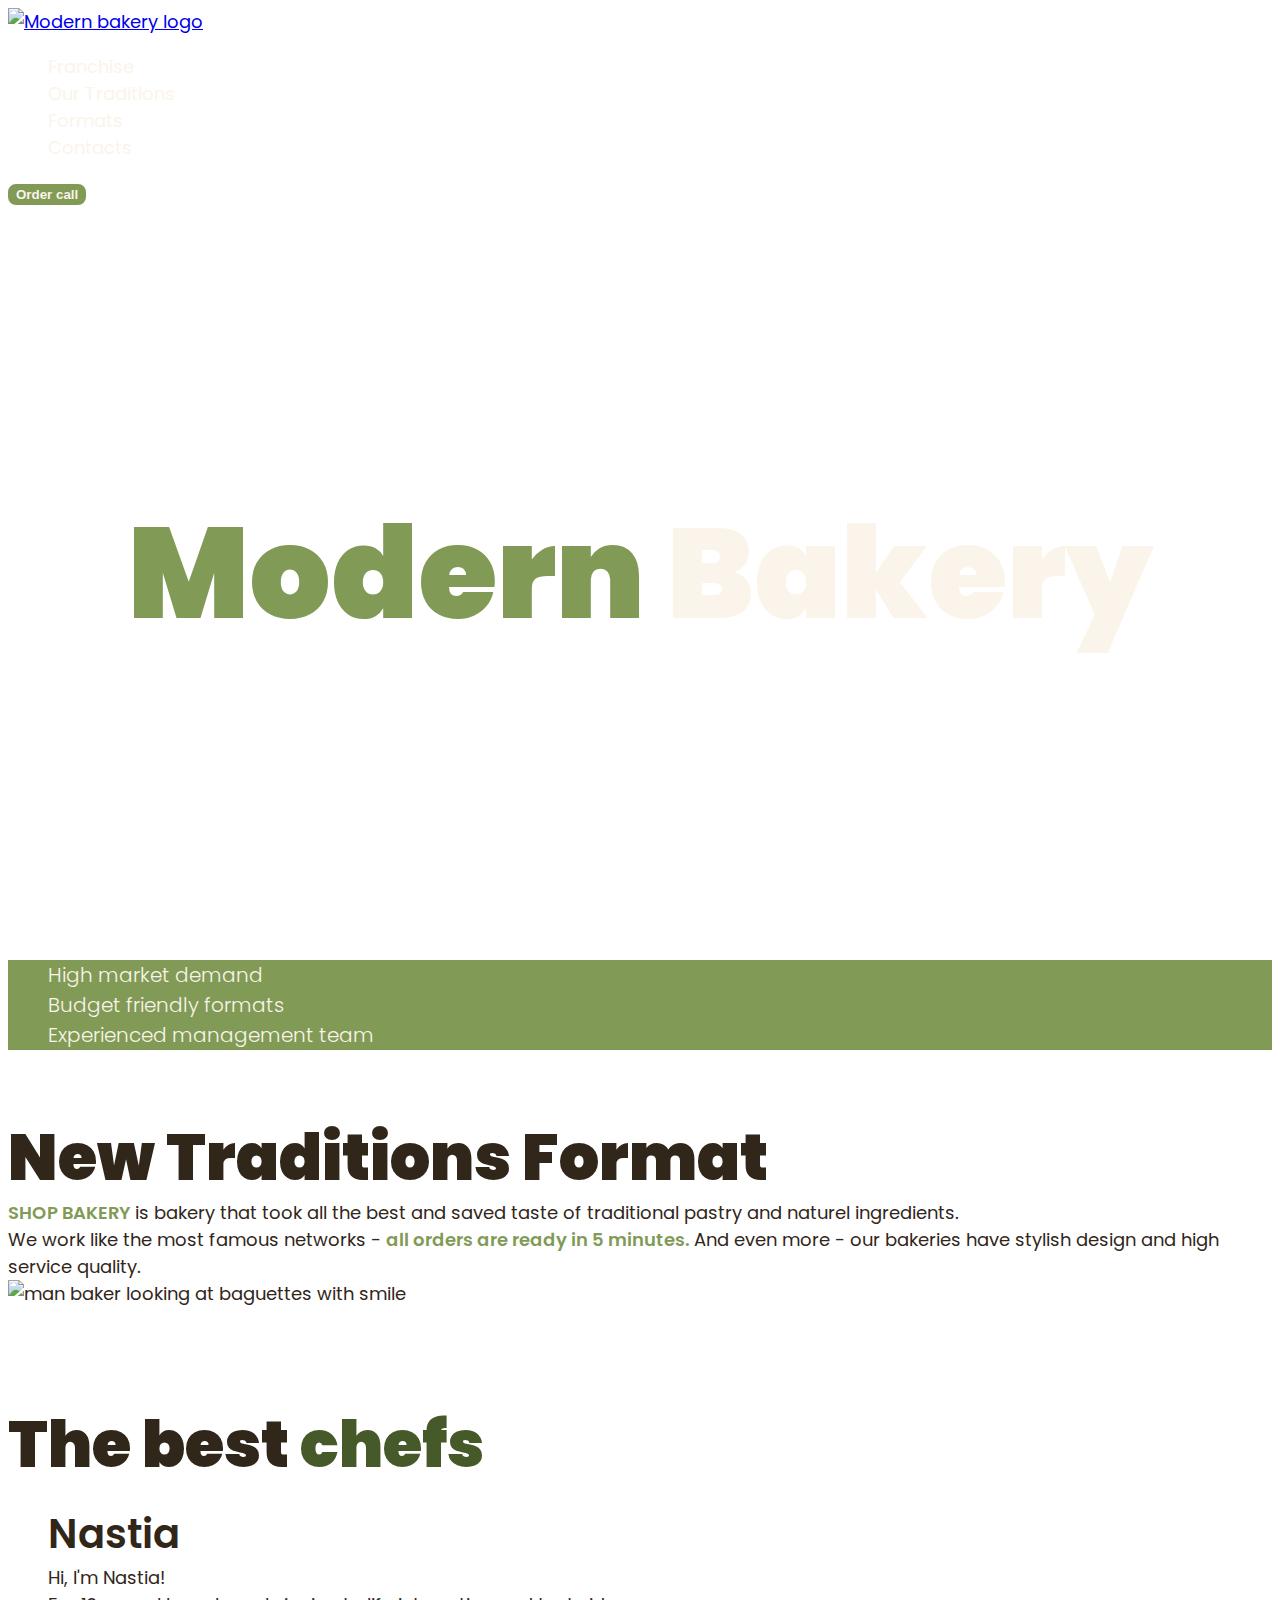
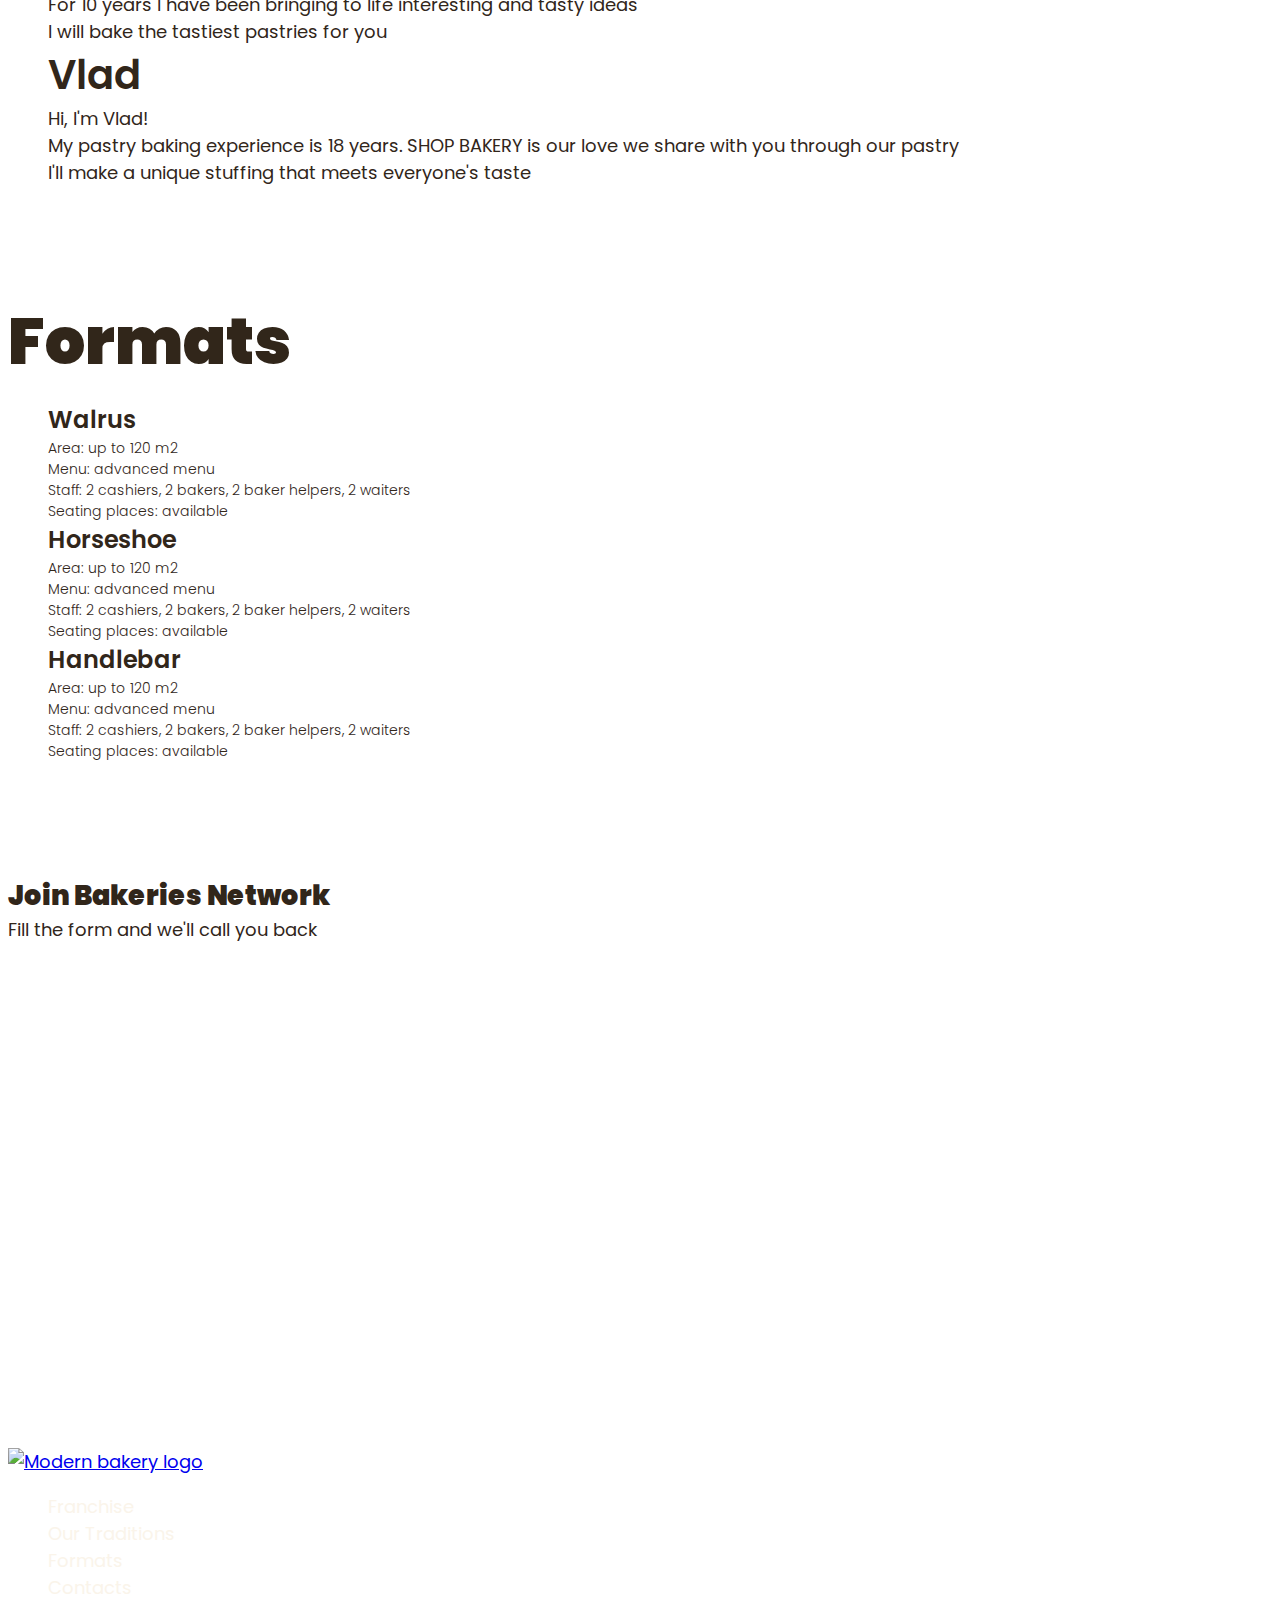
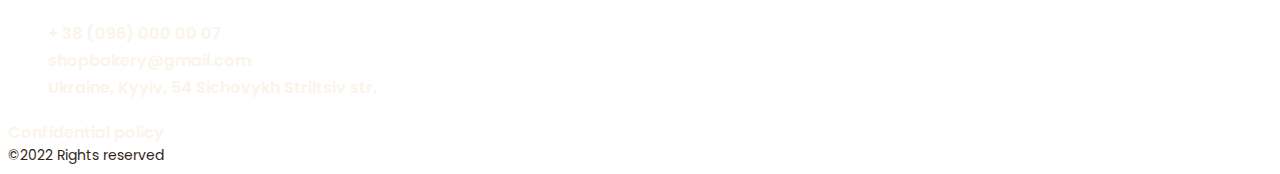
==== index.html @ 9bacb300 "Module 7 in progress" ====
<!DOCTYPE html>
<html lang="en">
  <head>
    <meta charset="UTF-8" />
    <meta name="viewport" content="width=device-width, initial-scale=1.0" />
    <title>Modern Bakery</title>
    <!--Fonts-->
    <!-- <link rel="preconnect" href="https://fonts.googleapis.com" />
    <link rel="preconnect" href="https://fonts.gstatic.com" crossorigin />
    <link
      href="https://fonts.googleapis.com/css2?family=Poppins:ital,wght@0,100;0,200;0,300;0,400;0,500;0,600;0,700;0,800;0,900;1,100;1,200;1,300;1,400;1,500;1,600;1,700;1,800;1,900&display=swap"
      rel="stylesheet"
    /> -->
    <!--Styles-->
    <link rel="stylesheet" href="./css/style.css" />
  </head>
  <body>
    <header>
      <nav>
        <a href="/">
          <img src="https://picsum.photos/200/300" alt="Modern bakery logo" />
        </a>
        <ul>
          <li><a class="link" href="#" target="_blank">Franchise</a></li>
          <li><a class="link" href="#">Our Traditions</a></li>
          <li><a class="link" href="#">Formats</a></li>
          <li><a class="link" href="#">Contacts</a></li>
        </ul>
      </nav>
      <button class="button" type="button">Order call</button>
    </header>
    <main>
      <section class="hero-section">
        <h1 class="hero-title"><span class="accent">Modern</span> Bakery</h1>
      </section>
      <section>
        <h2 class="hidden">Our advantages</h2>
      <ul class="advantages-list">
          <li class="advantages-item">High market demand</li>
          <li class="advantages-item">Budget friendly formats</li>
          <li class="advantages-item">Experienced management team</li>
        </ul>
        </section>
      <section class="section" id="traditions section">
        <h2 class="section-title">New Traditions Format</h2>
        <p class="traditions-text">
          <span class="brand uppercase">Shop bakery</span>
          is bakery that took all the best and saved taste of traditional pastry
          and naturel ingredients.
        </p>
        <p class="traditions-text">
          We work like the most famous networks -
          <span class="brand">all orders are ready in 5 minutes.</span>
          And even more - our bakeries have stylish design and high service
          quality.
        </p>
        <img
          src="https://picsum.photos/200/300"
          alt="man baker looking at baguettes with smile"
        />
      </section>
      <section class="section" id="chefs section">
        <h2 class="section-title">
          The best <span class="accent">chefs</span>
        </h2>
        <ul>
          <li>
            <article>
              <h3 class="chef-title">Nastia</h3>
              <p>Hi, I'm Nastia!</p>
              <p>
                For 10 years I have been bringing to life interesting and tasty
                ideas
              </p>
              <p>I will bake the tastiest pastries for you</p>
            </article>
          </li>
          <li>
            <article>
              <h3 class="chef-title">Vlad</h3>
              <p>Hi, I'm Vlad!</p>
              <p>
                My pastry baking experience is 18 years. SHOP BAKERY is our love
                we share with you through our pastry
              </p>
              <p>I'll make a unique stuffing that meets everyone's taste</p>
            </article>
          </li>
        </ul>
      </section>
      <section class="section" id="formats section">
        <h2 class="section-title">Formats</h2>
        <ul>
        <li>
          <article>
            <h3 class="format-title">Walrus</h3>
            <div class="format-text">
              <p>Area: up to 120 m2</p>
              <p>Menu: advanced menu</p>
              <p>Staff: 2 cashiers, 2 bakers, 2 baker helpers, 2 waiters</p>
              <p>Seating places: available</p>
            </div>
          </article>
        </li>
        <li>
          <article>
            <h3 class="format-title">Horseshoe</h3>
            <div class="format-text">
              <p>Area: up to 120 m2</p>
              <p>Menu: advanced menu</p>
              <p>Staff: 2 cashiers, 2 bakers, 2 baker helpers, 2 waiters</p>
              <p>Seating places: available</p>
            </div>
          </article>
        </li>
        <li>
          <article>
            <h3 class="format-title">Handlebar</h3>
            <div class="format-text">
              <p>Area: up to 120 m2</p>
              <p>Menu: advanced menu</p>
              <p>Staff: 2 cashiers, 2 bakers, 2 baker helpers, 2 waiters</p>
              <p>Seating places: available</p>
            </div>
          </article>
        </li>
        </ul>
      </section>
      <section class="section" id="contacts section">
        <h2>Join Bakeries Network</h2>
        <p>Fill the form and we'll call you back</p>
        <iframe
          src="https://www.google.com/maps/embed?pb=!1m18!1m12!1m3!1d20787.31961526612!2d-123.2996302843094!3d49.363220896587414!2m3!1f0!2f0!3f0!3m2!1i1024!2i768!4f13.1!3m3!1m2!1s0x54866c7465473d15%3A0x86d52edac83c204a!2z0JPQu9C10L3QuNCz0LvRgSDQk9C-0LvRhCDQmtC-0YDRgSAmINCa0LvQsNCx0YXQsNGD0YEgfCDQl9Cw0L_QsNC0INCS0LDQvdC60YPQstC10YA!5e0!3m2!1sru!2sca!4v1741848365190!5m2!1sru!2sca"
          width="600"
          height="450"
          style="border: 0"
          allowfullscreen=""
          loading="lazy"
          referrerpolicy="no-referrer-when-downgrade"
        ></iframe>
        <iframe
          width="560"
          height="315"
          src="https://www.youtube.com/embed/C0DPdy98e4c?si=L6eNzCmIY7KGrHwM"
          title="YouTube video player"
          frameborder="0"
          allow="accelerometer; autoplay; clipboard-write; encrypted-media; gyroscope; picture-in-picture; web-share"
          referrerpolicy="strict-origin-when-cross-origin"
          allowfullscreen
        ></iframe>
      </section>
    </main>
    <footer>
      <nav>
        <a href="#">
          <img
            src="https://picsum.photos/seed/picsum/200/300"
            alt="Modern bakery logo"
          />
        </a>
        <ul>
          <li\>
            <a class="link" href="#" target="_blank">Franchise</a>
          </li>
          <li><a class="link" href="#">Our Traditions</a></li>
          <li><a class="link" href="#">Formats</a></li>
          <li><a class="link" href="#">Contacts</a></li>
        </ul>
      </nav>
      <address>
        <ul>
          <link>
            <a class="address-link" href="tel:+380960000007">+ 38 (096) 000 00 07</a>
          </li>
          <li >
            <a class="address-link" href="mailto:shopbakery@gmail.com">shopbakery@gmail.com</a>
          </li>
          <li>
            <a class="address-link" href="https://maps.app.goo.gl/oyA7hkqCfvaERaBw5" target="_blank"
              >Ukraine, Kyyiv, 54 Sichovykh Striltsiv str.</a
            >
          </li>
          <li>
            <a href="#">
              <!-- facbook icon -->
            </a>
          </li>
          <li>
            <a href="#">
              <!-- instagram icon -->
            </a>
          </li>
        </ul>
        <a class="address-link" href="#" target="_blank">Confidential policy</a>
        <p class="address-copyright">&copy;2022 Rights reserved</p>
      </address>
    </footer>
  </body>
</html>
<!--try-->
<!--another try-->
<!--more try-->
<!--another try-->
<!--supertry-->
---- css/style.css ----
@font-face {
  font-display: swap;
  font-family: 'Poppins';
  font-style: normal;
  font-weight: 300;
  src: url('../fonts/poppins-v22-latin-300.woff2') format('woff2');
}

@font-face {
  font-display: swap;
  font-family: 'Poppins';
  font-style: normal;
  font-weight: 400;
  src: url('../fonts/poppins-v22-latin-regular.woff2') format('woff2');
}

@font-face {
  font-display: swap;
  font-family: 'Poppins';
  font-style: normal;
  font-weight: 600;
  src: url('../fonts/poppins-v22-latin-600.woff2') format('woff2');
}

@font-face {
  font-display: swap;
  font-family: 'Poppins';
  font-style: normal;
  font-weight: 900;
  src: url('../fonts/poppins-v22-latin-900.woff2') format('woff2');
}

:root {
  --color-primary-dark: #31261a;
  --color-primary-light: #faf4ea;
  --color-brand-light: #819b57;
  --color-brand-dark: #465929;
}

/* Base */
* {
  box-sizing: border-box;
}

body {
 color: var(--color-primary-dark);
font-family: 'Poppins', sans-serif;
font-size: 18px;
font-weight: 400;
line-height: 1.5;
}

h1, h2, h3, h4, h5, h6, p {
  margin: 0;
}

address {
  font-style: normal;
}

ul {
  list-style-type: none;
}

.hidden{
  position: absolute;
  left: -10000px;
  top: auto;
  width: 1px;
  height: 1px;
  overflow: hidden;
}

.section {
  padding: 48px 0;
}

/* Button */
.button {
color: var(--color-primary-light);  
font-weight: 600;
background-color: var(--color-brand-light);
border: 2px solid var(--color-brand-light);
border-radius: 8px;
cursor: pointer;
}

.button:hover {
color: var(--color-brand-dark);
  background-color: transparent;
}

.button:active {
  background-color: var(--color-primary-light);
}

/* Link */
.link {
  color: var(--color-primary-light);
  line-height: 1.5;
  text-decoration: none;
}

.link:hover {
  color: var(--color-brand-light);
  font-weight: 600;
  text-decoration: underline;
}

/* Hero section */
.hero-section {
  padding: 272px 0;
}
.hero-title {
  margin-bottom: 0;
  color: var(--color-primary-light);
  text-align: center;
  font-size: 128px;
  font-weight: 900;
}

.hero-title .accent {
  color: var(--color-brand-light);
} 

/* Advantages section */
.advantages-list {
background-color: var(--color-brand-light);
color: var(--color-primary-light);
}

.advantages-item {
  font-size: 20px;
  font-weight: 300; 
}

.section-title {
  font-size: 64px;
  font-weight: 900;
  line-height: 1.3;
  color: var(--color-primary-dark);
}

.section-title .accent {
  color: var(--color-brand-dark);
}

/* Traditions section */
.traditions-text .brand {
  color: var(--color-brand-light);
  font-weight: 600;
}

.traditions-text .uppercase {
  text-transform: uppercase;
}

/* Chefs section */
.chef-title {
  font-size: 40px;
  font-weight: 600;
}

/* Formats section */
.format-title {
  font-size: 24px;
  font-weight: 600;
}

.format-text {
  font-size: 14px;
  font-weight: 300;
}

/* Footer */
.address-link {
  color: var(--color-primary-light);
 font-size: 16px;
  font-weight: 600;
  text-decoration: none;
}

.address-link:hover {
  color: var(--color-brand-light);
  text-decoration: underline;
}

.address-copyright {
  font-size: 14px;
}
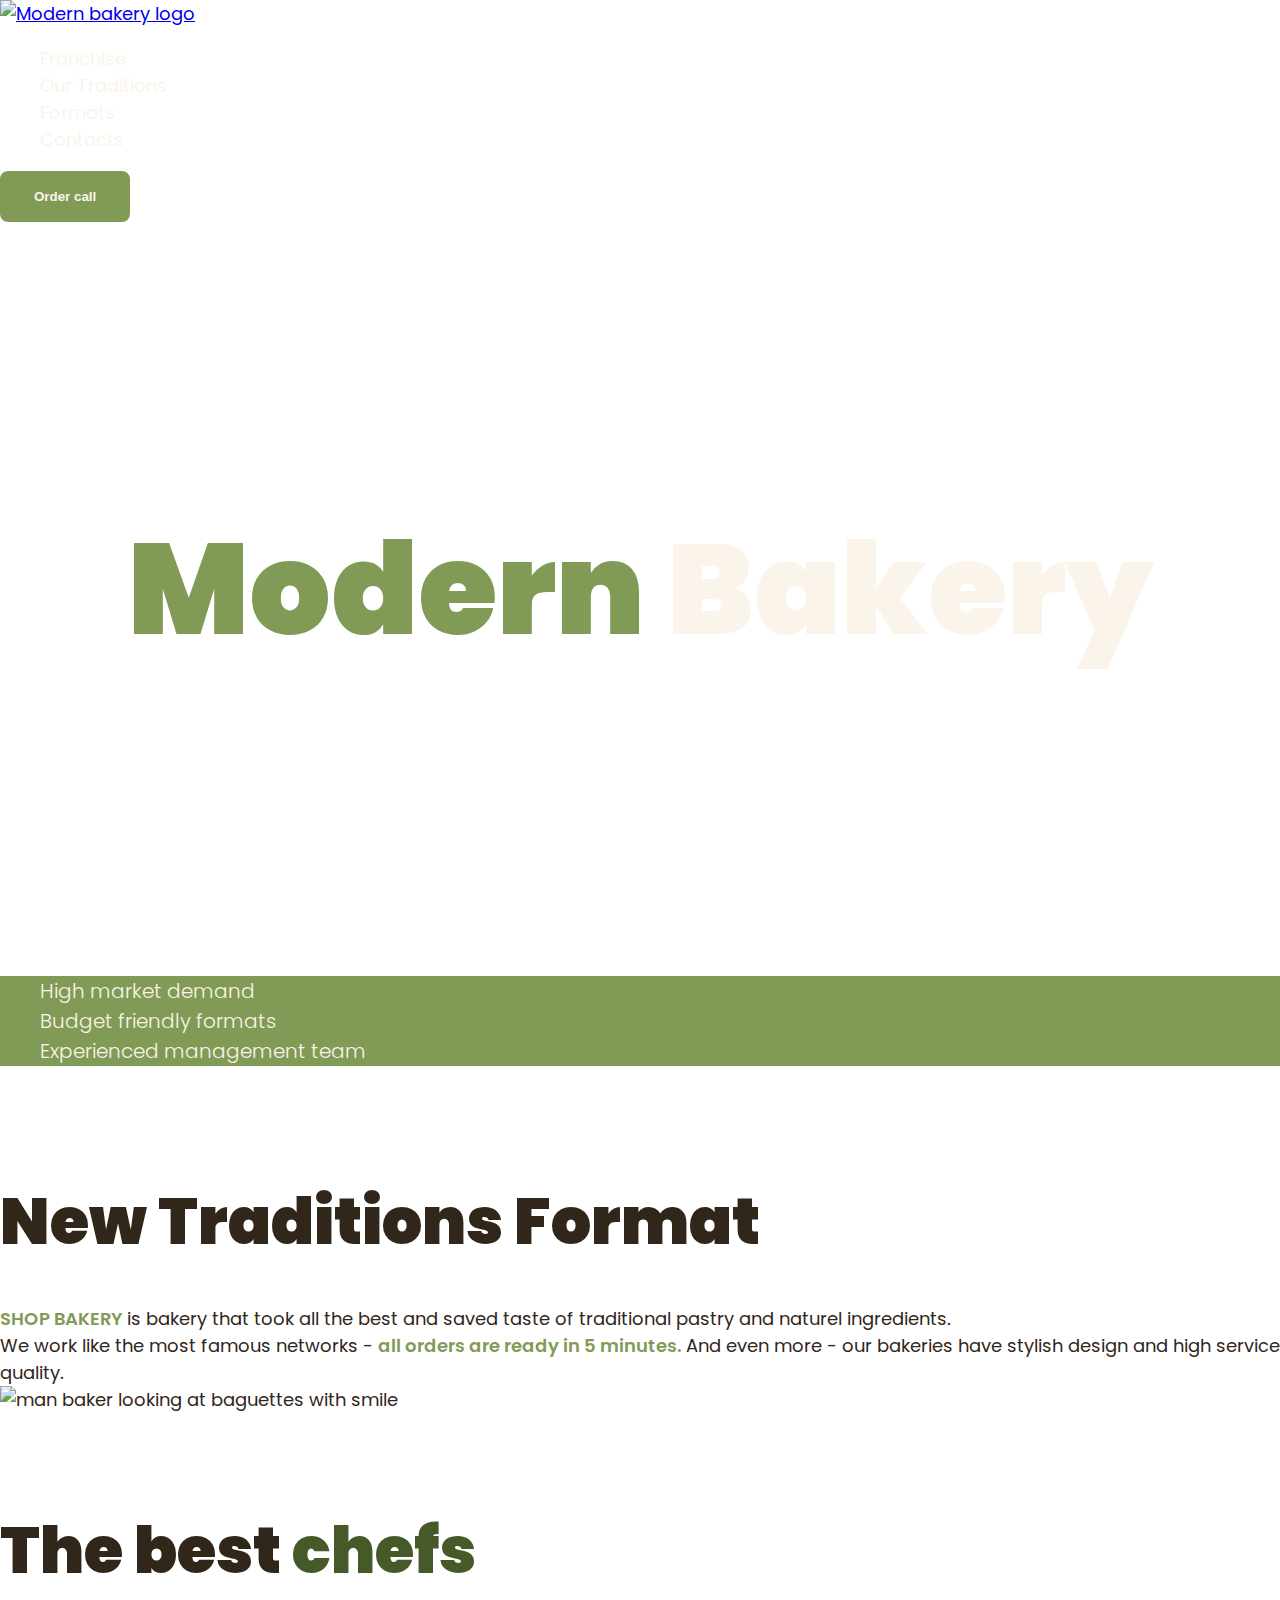
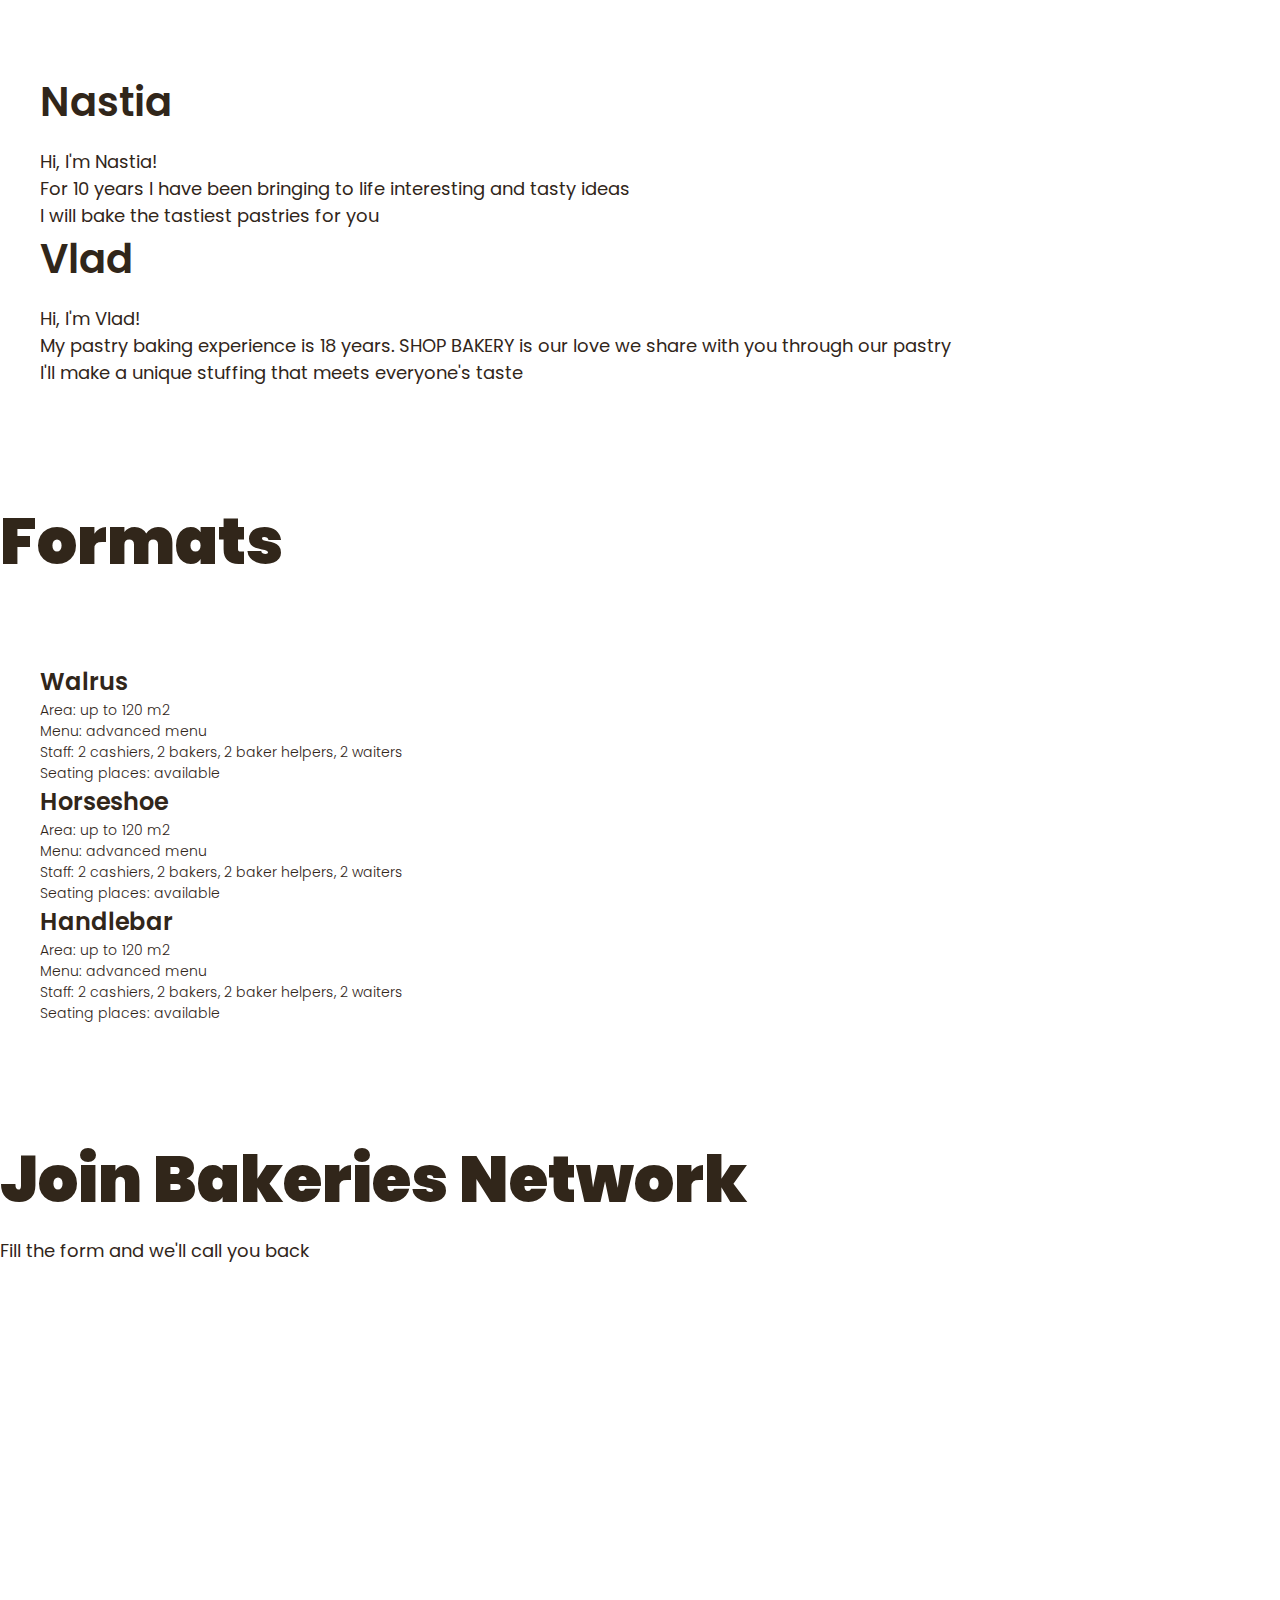
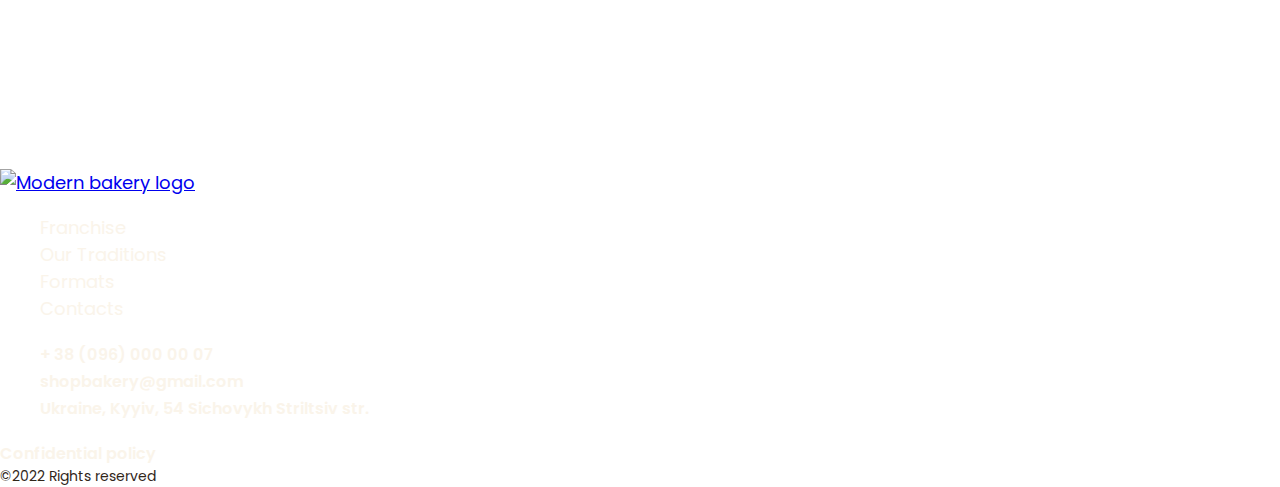
==== commit f8103197: "Module 7 completed" ====
--- a/index.html
+++ b/index.html
@@ -16,7 +16,8 @@
   </head>
   <body>
     <header>
-      <nav>
+      <div class="container">
+        <nav>
         <a href="/">
           <img src="https://picsum.photos/200/300" alt="Modern bakery logo" />
         </a>
@@ -27,22 +28,27 @@
           <li><a class="link" href="#">Contacts</a></li>
         </ul>
       </nav>
-      <button class="button" type="button">Order call</button>
+      <button class="button" type="button">Order call</button></div>
     </header>
     <main>
       <section class="hero-section">
-        <h1 class="hero-title"><span class="accent">Modern</span> Bakery</h1>
+        <div class="container">
+          <h1 class="hero-title"><span class="accent">Modern</span> Bakery</h1>
+        </div>
       </section>
       <section>
-        <h2 class="hidden">Our advantages</h2>
+        <div class="container">
+          <h2 class="visually-hidden">Our advantages</h2>
       <ul class="advantages-list">
           <li class="advantages-item">High market demand</li>
           <li class="advantages-item">Budget friendly formats</li>
           <li class="advantages-item">Experienced management team</li>
         </ul>
+      </div>
         </section>
-      <section class="section" id="traditions section">
-        <h2 class="section-title">New Traditions Format</h2>
+      <section class="traditions-section section" id="traditions section">
+        <div class="container">
+        <h2 class="traditions title section-title">New Traditions Format</h2>
         <p class="traditions-text">
           <span class="brand uppercase">Shop bakery</span>
           is bakery that took all the best and saved taste of traditional pastry
@@ -58,9 +64,11 @@
           src="https://picsum.photos/200/300"
           alt="man baker looking at baguettes with smile"
         />
+        </div>
       </section>
       <section class="section" id="chefs section">
-        <h2 class="section-title">
+        <div class="container">
+          <h2 class="chefs-title section-title">
           The best <span class="accent">chefs</span>
         </h2>
         <ul>
@@ -87,9 +95,11 @@
             </article>
           </li>
         </ul>
+      </div>
       </section>
       <section class="section" id="formats section">
-        <h2 class="section-title">Formats</h2>
+        <div class="container">
+          <h2 class="formats-title section-title">Formats</h2>
         <ul>
         <li>
           <article>
@@ -125,9 +135,11 @@
           </article>
         </li>
         </ul>
+      </div>
       </section>
       <section class="section" id="contacts section">
-        <h2>Join Bakeries Network</h2>
+        <div class="container">
+          <h2 class="contact-title section-title">Join Bakeries Network</h2>
         <p>Fill the form and we'll call you back</p>
         <iframe
           src="https://www.google.com/maps/embed?pb=!1m18!1m12!1m3!1d20787.31961526612!2d-123.2996302843094!3d49.363220896587414!2m3!1f0!2f0!3f0!3m2!1i1024!2i768!4f13.1!3m3!1m2!1s0x54866c7465473d15%3A0x86d52edac83c204a!2z0JPQu9C10L3QuNCz0LvRgSDQk9C-0LvRhCDQmtC-0YDRgSAmINCa0LvQsNCx0YXQsNGD0YEgfCDQl9Cw0L_QsNC0INCS0LDQvdC60YPQstC10YA!5e0!3m2!1sru!2sca!4v1741848365190!5m2!1sru!2sca"
@@ -148,10 +160,12 @@
           referrerpolicy="strict-origin-when-cross-origin"
           allowfullscreen
         ></iframe>
+      </div>
       </section>
     </main>
     <footer>
-      <nav>
+      <div class="container">
+        <nav>
         <a href="#">
           <img
             src="https://picsum.photos/seed/picsum/200/300"
@@ -194,6 +208,7 @@
         <a class="address-link" href="#" target="_blank">Confidential policy</a>
         <p class="address-copyright">&copy;2022 Rights reserved</p>
       </address>
+    </div>
     </footer>
   </body>
 </html>
--- a/css/style.css
+++ b/css/style.css
@@ -49,6 +49,7 @@
 font-size: 18px;
 font-weight: 400;
 line-height: 1.5;
+margin: 0;
 }
 
 h1, h2, h3, h4, h5, h6, p {
@@ -63,7 +64,7 @@
   list-style-type: none;
 }
 
-.hidden{
+.visually-hidden{
   position: absolute;
   left: -10000px;
   top: auto;
@@ -76,8 +77,15 @@
   padding: 48px 0;
 }
 
+.container {
+  width: 100%;
+  max-width: 1288px;
+  margin: 0 auto;
+}
+
 /* Button */
 .button {
+padding: 16px 32px;
 color: var(--color-primary-light);  
 font-weight: 600;
 background-color: var(--color-brand-light);
@@ -147,6 +155,14 @@
 }
 
 /* Traditions section */
+.traditions-section {
+  padding-top: 96px;
+}
+
+.traditions.title {
+  margin-bottom: 42px;
+}
+
 .traditions-text .brand {
   color: var(--color-brand-light);
   font-weight: 600;
@@ -158,8 +174,13 @@
 
 /* Chefs section */
 .chef-title {
+  margin-bottom: 16px;
   font-size: 40px;
-  font-weight: 600;
+  font-weight: 600;;
+}
+
+.chefs-title {
+  margin-bottom: 80px;
 }
 
 /* Formats section */
@@ -168,9 +189,18 @@
   font-weight: 600;
 }
 
+.formats-title {
+  margin-bottom: 80px;
+}
+
 .format-text {
   font-size: 14px;
   font-weight: 300;
+}
+
+/* Contact section */
+.contact-title {
+  margin-bottom: 16px;
 }
 
 /* Footer */
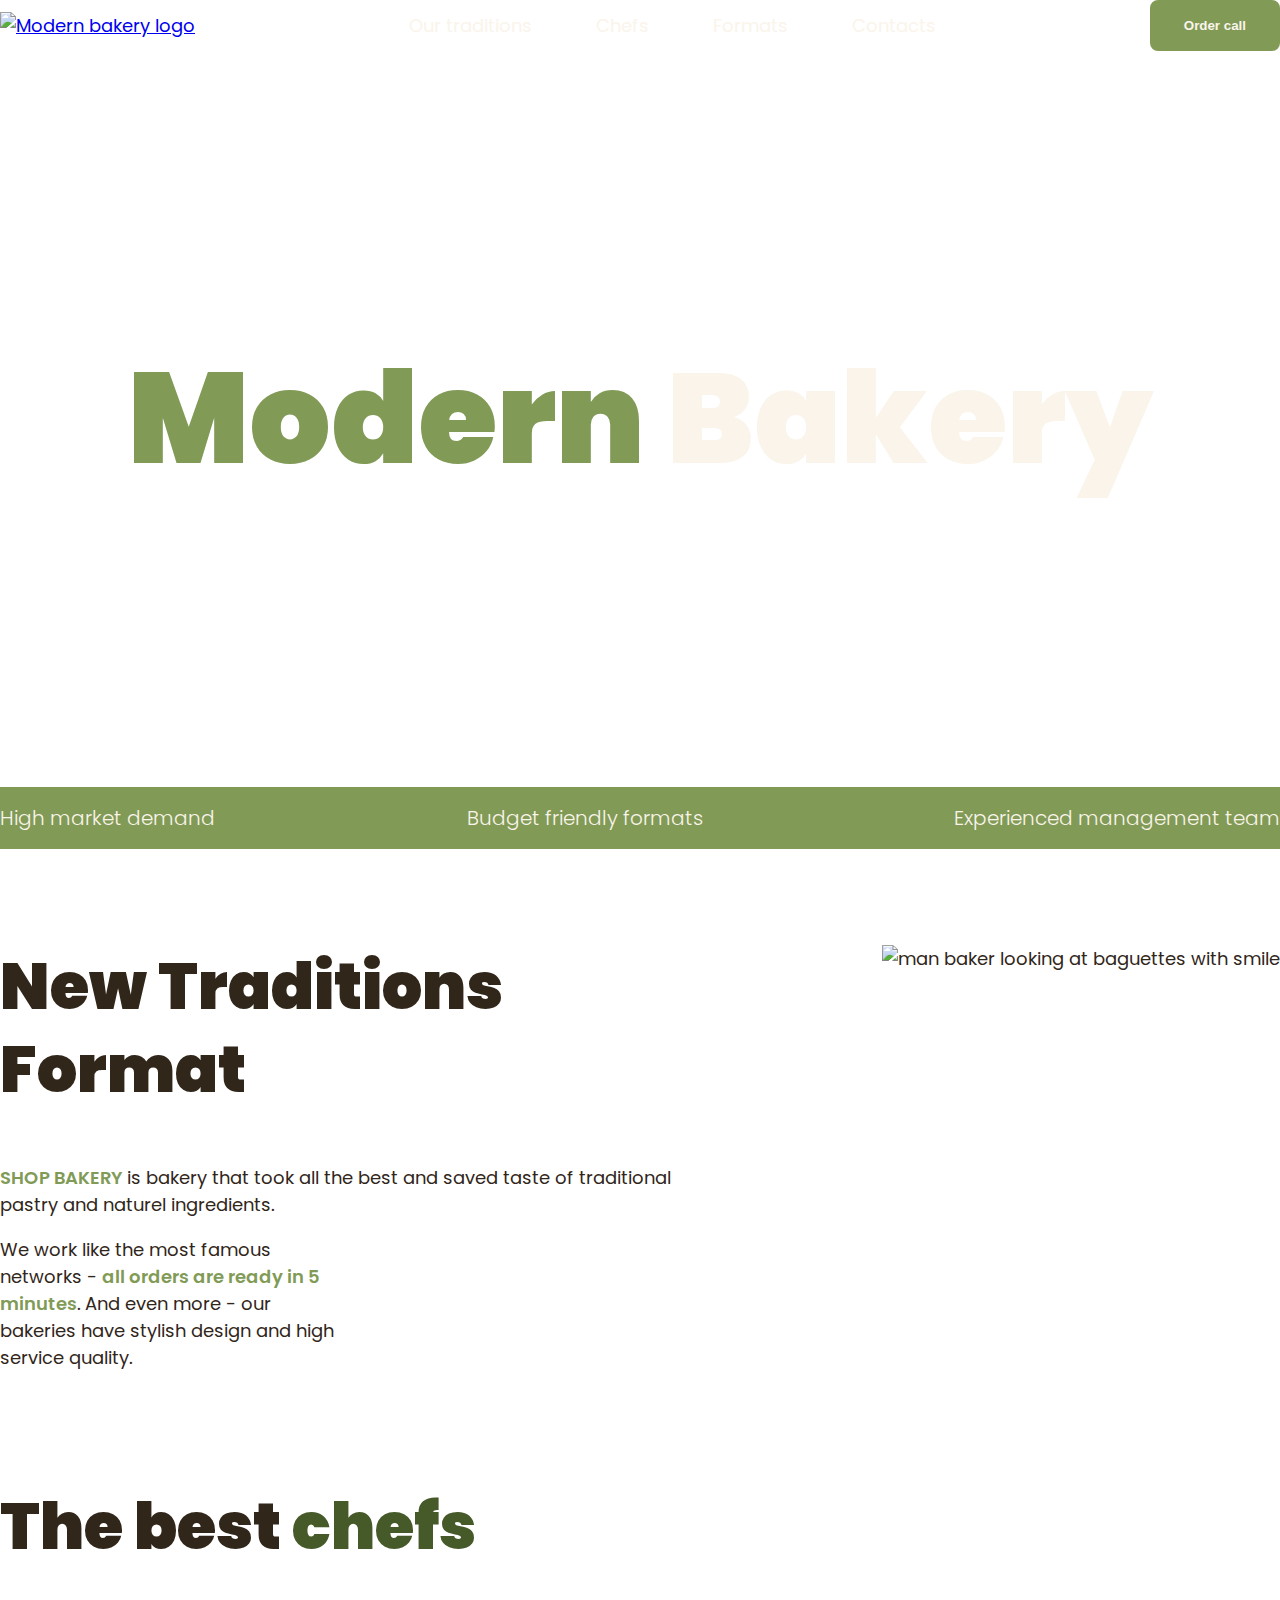
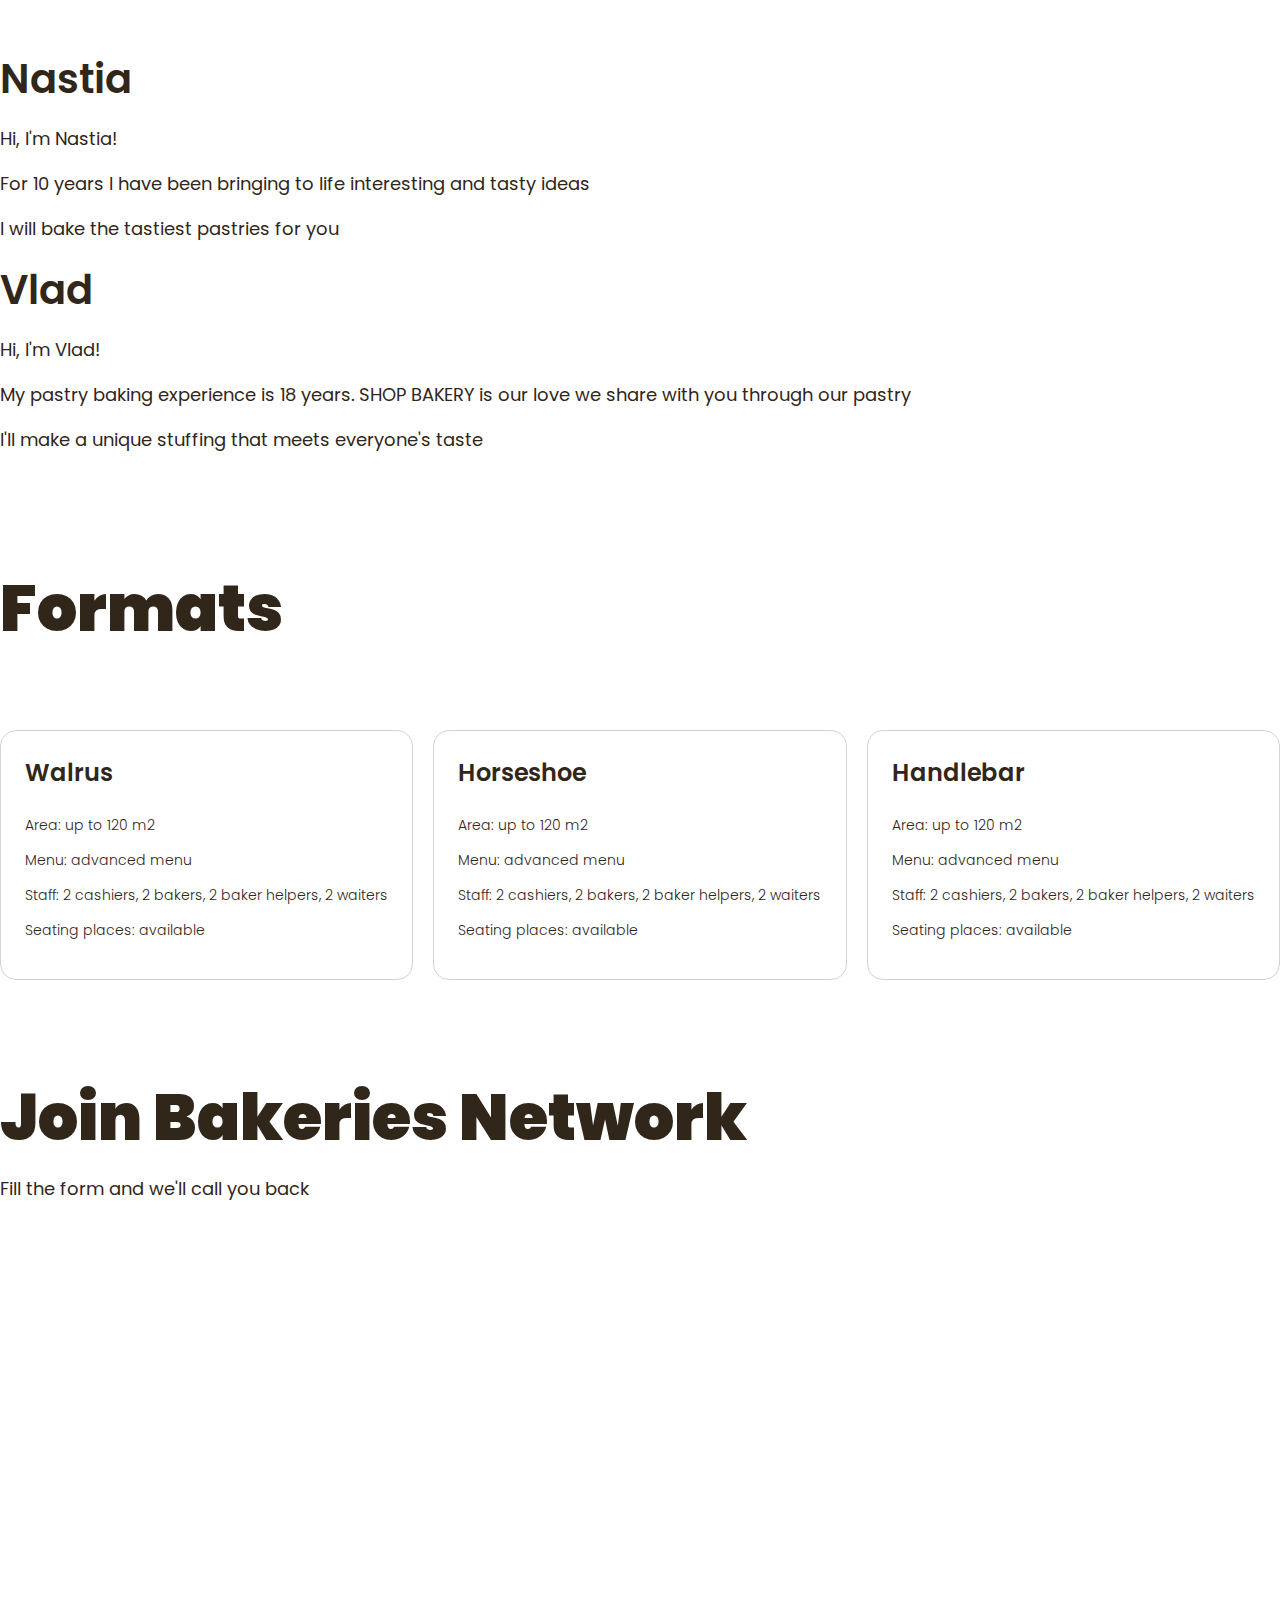
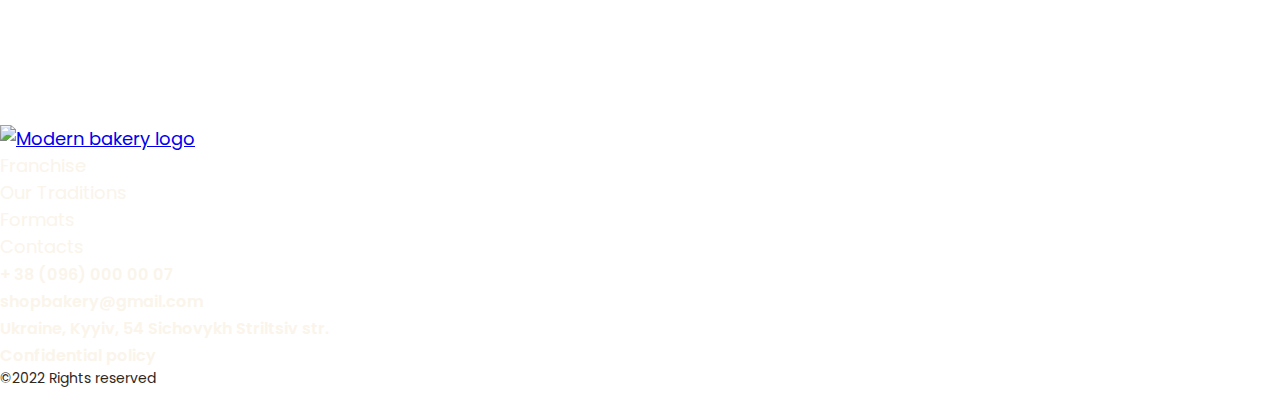
==== commit 9a414763: "Module 8" ====
--- a/index.html
+++ b/index.html
@@ -17,18 +17,21 @@
   <body>
     <header>
       <div class="container">
-        <nav>
+        <div class="header-container">
+          <nav class="header-nav">
         <a href="/">
-          <img src="https://picsum.photos/200/300" alt="Modern bakery logo" />
+          <img src="https://picsum.photos/150/50" alt="Modern bakery logo" />
         </a>
-        <ul>
-          <li><a class="link" href="#" target="_blank">Franchise</a></li>
-          <li><a class="link" href="#">Our Traditions</a></li>
+        <ul class="header-menu">
+          <li><a class="link" href="#" target="_blank">Our traditions</a></li>
+          <li><a class="link" href="#">Chefs</a></li>
           <li><a class="link" href="#">Formats</a></li>
           <li><a class="link" href="#">Contacts</a></li>
         </ul>
-      </nav>
-      <button class="button" type="button">Order call</button></div>
+          </nav>
+      <button class="button" type="button">Order call</button>
+        </div>
+    </div>
     </header>
     <main>
       <section class="hero-section">
@@ -36,7 +39,7 @@
           <h1 class="hero-title"><span class="accent">Modern</span> Bakery</h1>
         </div>
       </section>
-      <section>
+      <section class="advantages-section">
         <div class="container">
           <h2 class="visually-hidden">Our advantages</h2>
       <ul class="advantages-list">
@@ -48,22 +51,26 @@
         </section>
       <section class="traditions-section section" id="traditions section">
         <div class="container">
-        <h2 class="traditions title section-title">New Traditions Format</h2>
+          <div class="traditions-container">
+            <div class="traditions-content">
+             <h2 class="traditions-title section-title">New Traditions Format
+             </h2>
         <p class="traditions-text">
           <span class="brand uppercase">Shop bakery</span>
           is bakery that took all the best and saved taste of traditional pastry
           and naturel ingredients.
         </p>
-        <p class="traditions-text">
+        <p class="traditions-text limited">
           We work like the most famous networks -
-          <span class="brand">all orders are ready in 5 minutes.</span>
+          <span class="brand">all orders are ready in 5 minutes</span>.
           And even more - our bakeries have stylish design and high service
           quality.
         </p>
+            </div>        
         <img
           src="https://picsum.photos/200/300"
-          alt="man baker looking at baguettes with smile"
-        />
+          alt="man baker looking at baguettes with smile"/>
+      </div>
         </div>
       </section>
       <section class="section" id="chefs section">
@@ -100,9 +107,9 @@
       <section class="section" id="formats section">
         <div class="container">
           <h2 class="formats-title section-title">Formats</h2>
-        <ul>
-        <li>
-          <article>
+        <ul class="formats-list">
+        <li class="formats-item">
+          <article class="format-card">
             <h3 class="format-title">Walrus</h3>
             <div class="format-text">
               <p>Area: up to 120 m2</p>
@@ -112,8 +119,8 @@
             </div>
           </article>
         </li>
-        <li>
-          <article>
+        <li class="formats-item">
+          <article class="format-card">
             <h3 class="format-title">Horseshoe</h3>
             <div class="format-text">
               <p>Area: up to 120 m2</p>
@@ -123,8 +130,8 @@
             </div>
           </article>
         </li>
-        <li>
-          <article>
+        <li class="formats-item">
+          <article class="format-card">
             <h3 class="format-title">Handlebar</h3>
             <div class="format-text">
               <p>Area: up to 120 m2</p>
@@ -149,16 +156,6 @@
           allowfullscreen=""
           loading="lazy"
           referrerpolicy="no-referrer-when-downgrade"
-        ></iframe>
-        <iframe
-          width="560"
-          height="315"
-          src="https://www.youtube.com/embed/C0DPdy98e4c?si=L6eNzCmIY7KGrHwM"
-          title="YouTube video player"
-          frameborder="0"
-          allow="accelerometer; autoplay; clipboard-write; encrypted-media; gyroscope; picture-in-picture; web-share"
-          referrerpolicy="strict-origin-when-cross-origin"
-          allowfullscreen
         ></iframe>
       </div>
       </section>
@@ -191,8 +188,7 @@
           </li>
           <li>
             <a class="address-link" href="https://maps.app.goo.gl/oyA7hkqCfvaERaBw5" target="_blank"
-              >Ukraine, Kyyiv, 54 Sichovykh Striltsiv str.</a
-            >
+              >Ukraine, Kyyiv, 54 Sichovykh Striltsiv str.</a>
           </li>
           <li>
             <a href="#">
@@ -211,9 +207,4 @@
     </div>
     </footer>
   </body>
-</html>
-<!--try-->
-<!--another try-->
-<!--more try-->
-<!--another try-->
-<!--supertry-->
+</html>--- a/css/style.css
+++ b/css/style.css
@@ -53,14 +53,16 @@
 }
 
 h1, h2, h3, h4, h5, h6, p {
+  margin-top: 0;
+}
+
+address {
+  font-style: normal;
+}
+
+ul {
   margin: 0;
-}
-
-address {
-  font-style: normal;
-}
-
-ul {
+  padding: 0;
   list-style-type: none;
 }
 
@@ -116,6 +118,27 @@
   text-decoration: underline;
 }
 
+/* Header*/
+.header-container {
+  display: flex;
+  align-items: center;
+  gap: 40px;
+}
+
+.header-nav {
+  flex-grow: 1;
+  display: flex;
+  align-items: center;
+  gap: 40px;
+}
+
+.header-menu {
+  display: flex;
+  gap: 64px;
+  flex-grow: 1;
+  justify-content: center;
+}
+
 /* Hero section */
 .hero-section {
   padding: 272px 0;
@@ -133,14 +156,21 @@
 } 
 
 /* Advantages section */
+.advantages-section {
+  padding: 16px 0;
+  background-color: var(--color-brand-light);
+}
+
 .advantages-list {
-background-color: var(--color-brand-light);
-color: var(--color-primary-light);
+  display: flex;
+  justify-content: space-between;
+  gap: 40px;
 }
 
 .advantages-item {
   font-size: 20px;
   font-weight: 300; 
+  color: var(--color-primary-light);
 }
 
 .section-title {
@@ -159,6 +189,16 @@
   padding-top: 96px;
 }
 
+.traditions-container {
+  display: flex;
+  justify-content: space-between;
+  gap: 40px;
+}
+
+.traditions-content {
+  max-width: 710px;
+}
+
 .traditions.title {
   margin-bottom: 42px;
 }
@@ -170,6 +210,10 @@
 
 .traditions-text .uppercase {
   text-transform: uppercase;
+}
+
+.traditions-text.limited {
+  max-width: 340px;
 }
 
 /* Chefs section */
@@ -184,6 +228,22 @@
 }
 
 /* Formats section */
+.formats-list {
+  display: flex;
+  gap: 20px;
+  flex-wrap: wrap;
+}
+
+.formats-item {
+  flex-basis: calc((100% - 40px) / 3);
+}
+
+.format-card {
+  padding: 24px;
+  border: 1px solid lightgrey; /* remove */
+  border-radius: 16px;
+}
+
 .format-title {
   font-size: 24px;
   font-weight: 600;
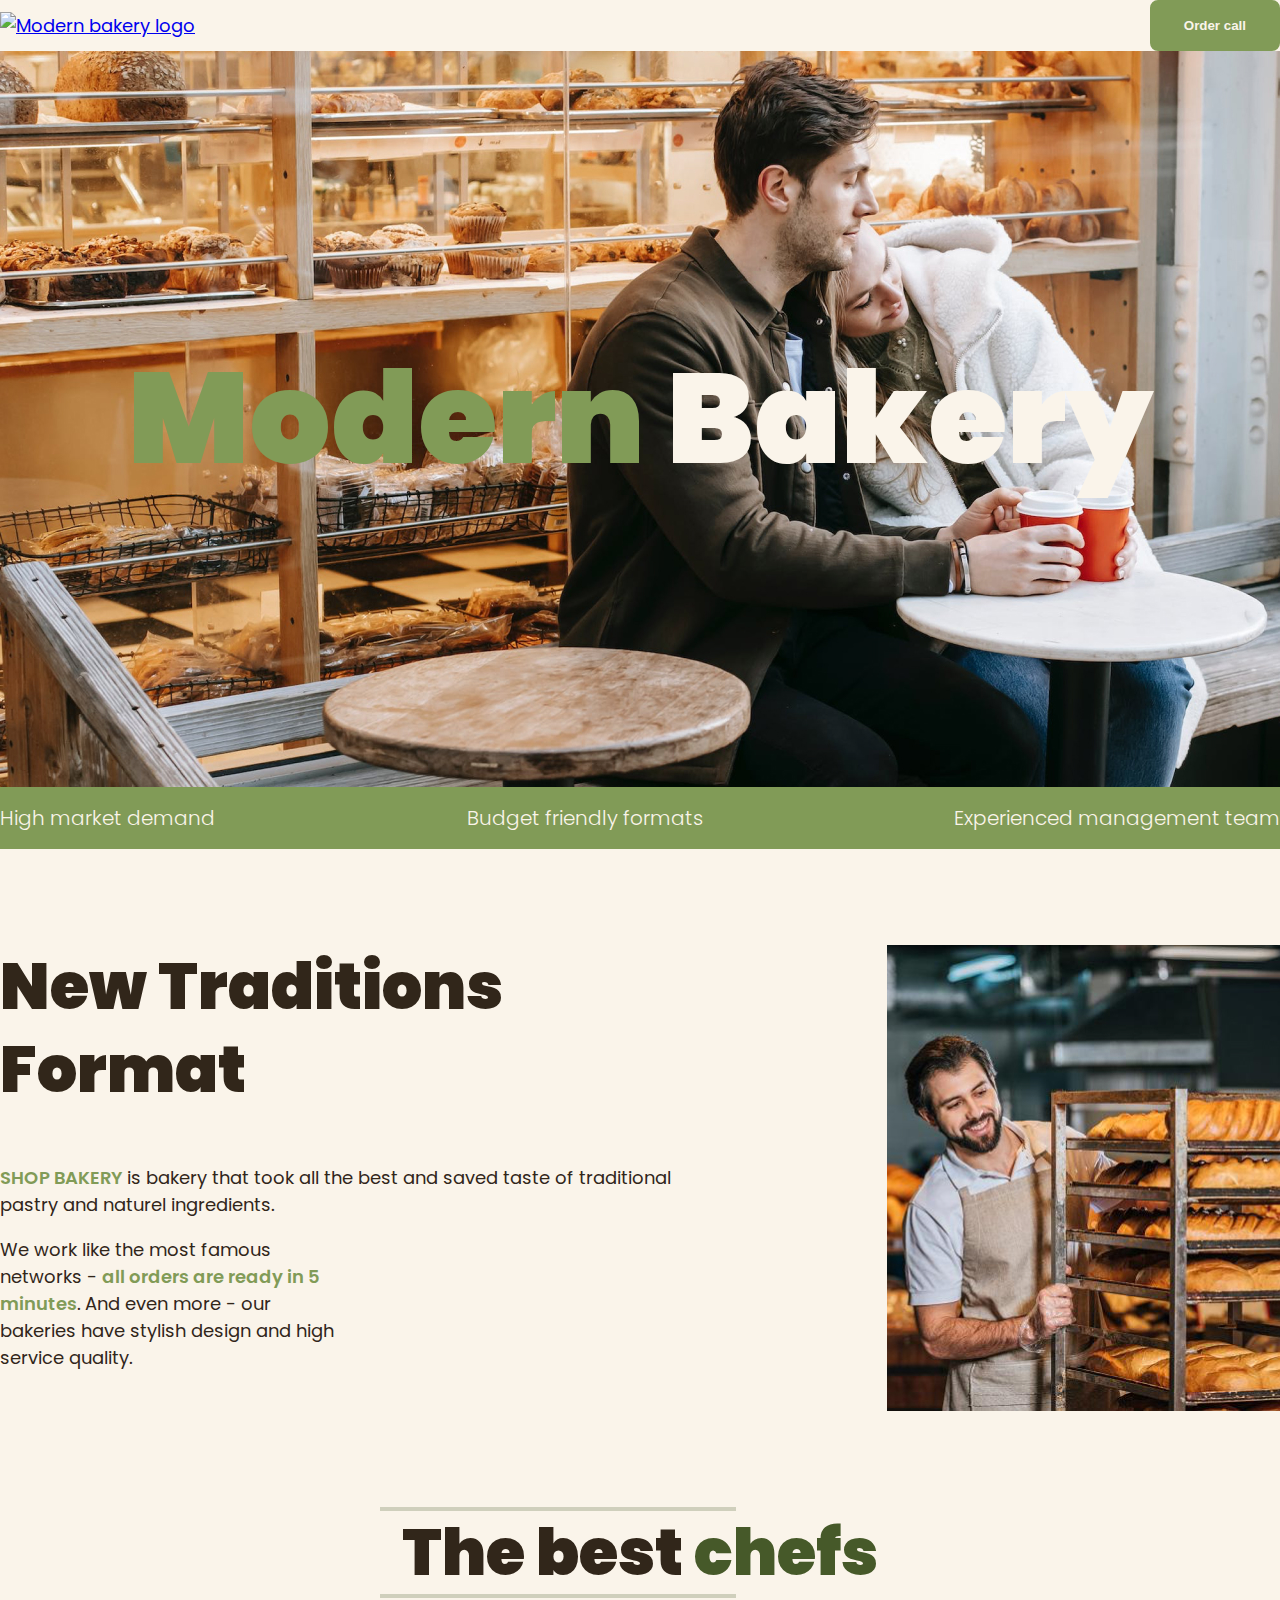
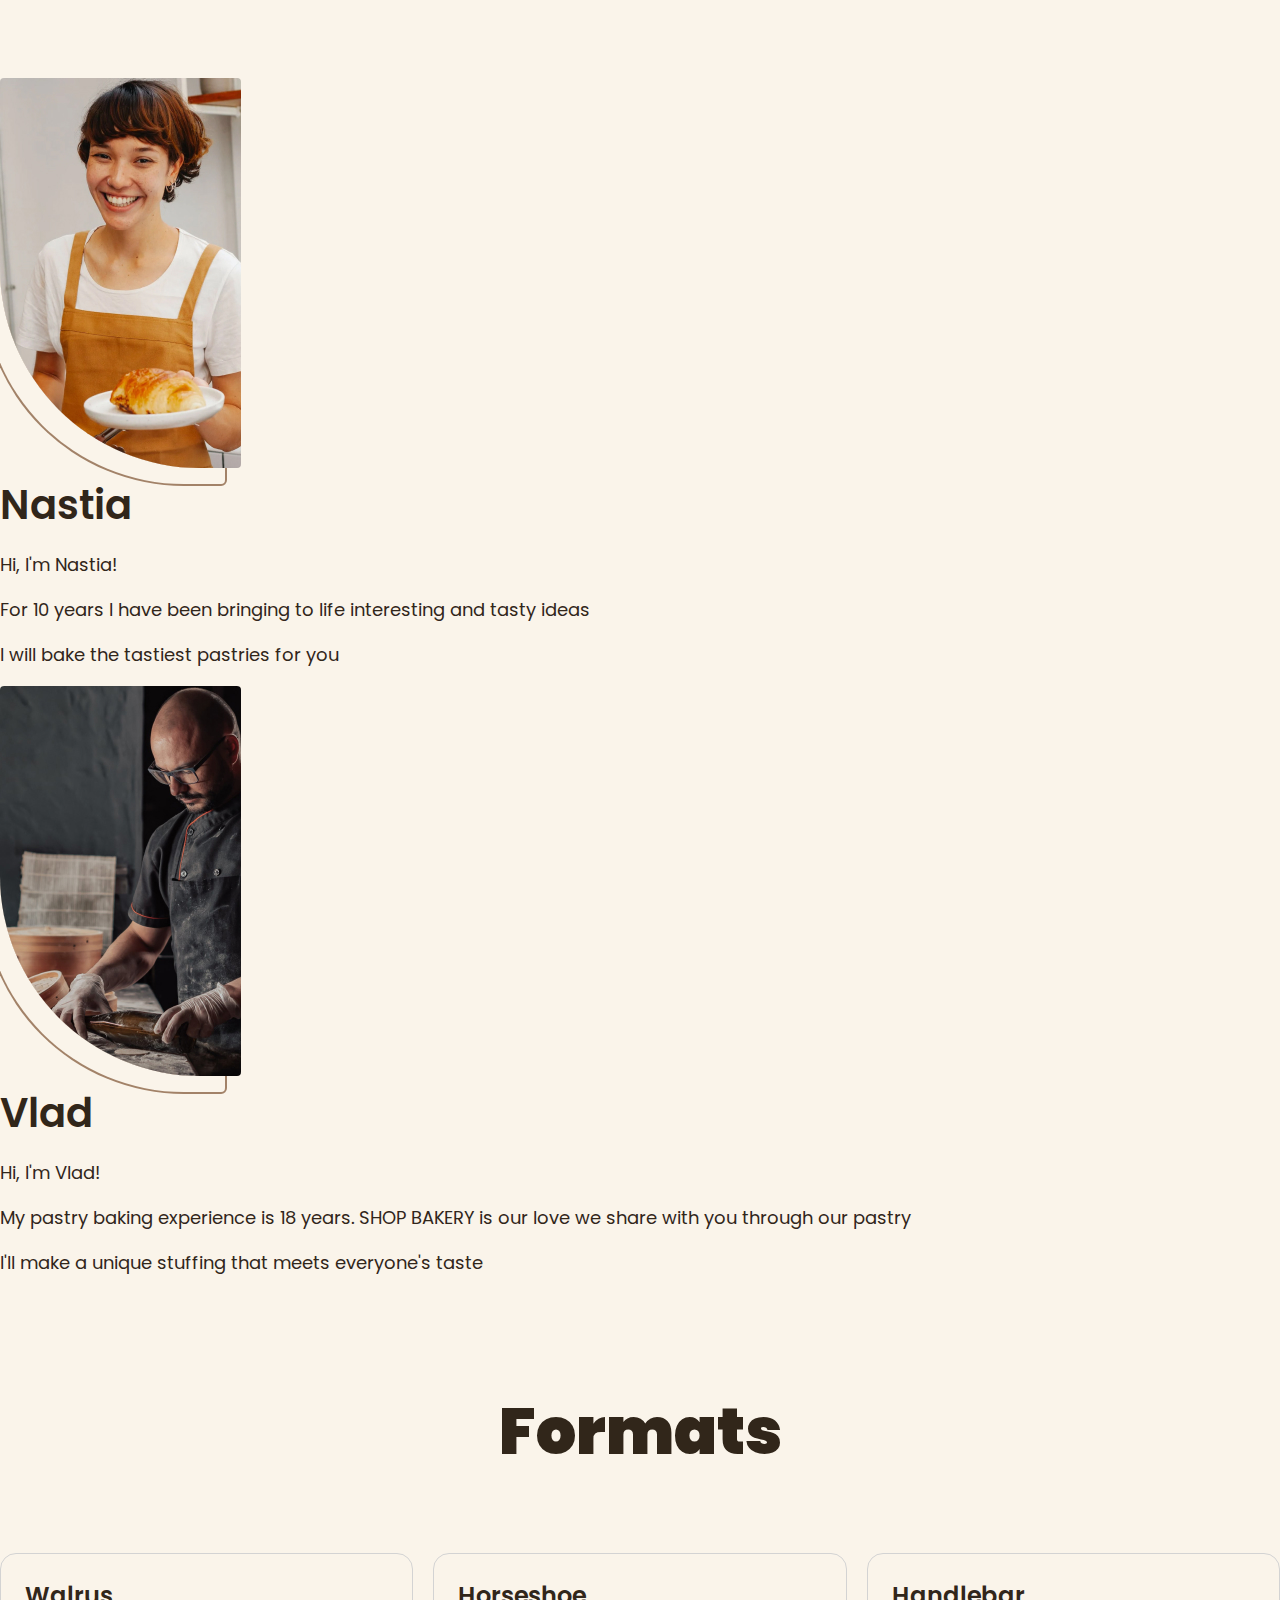
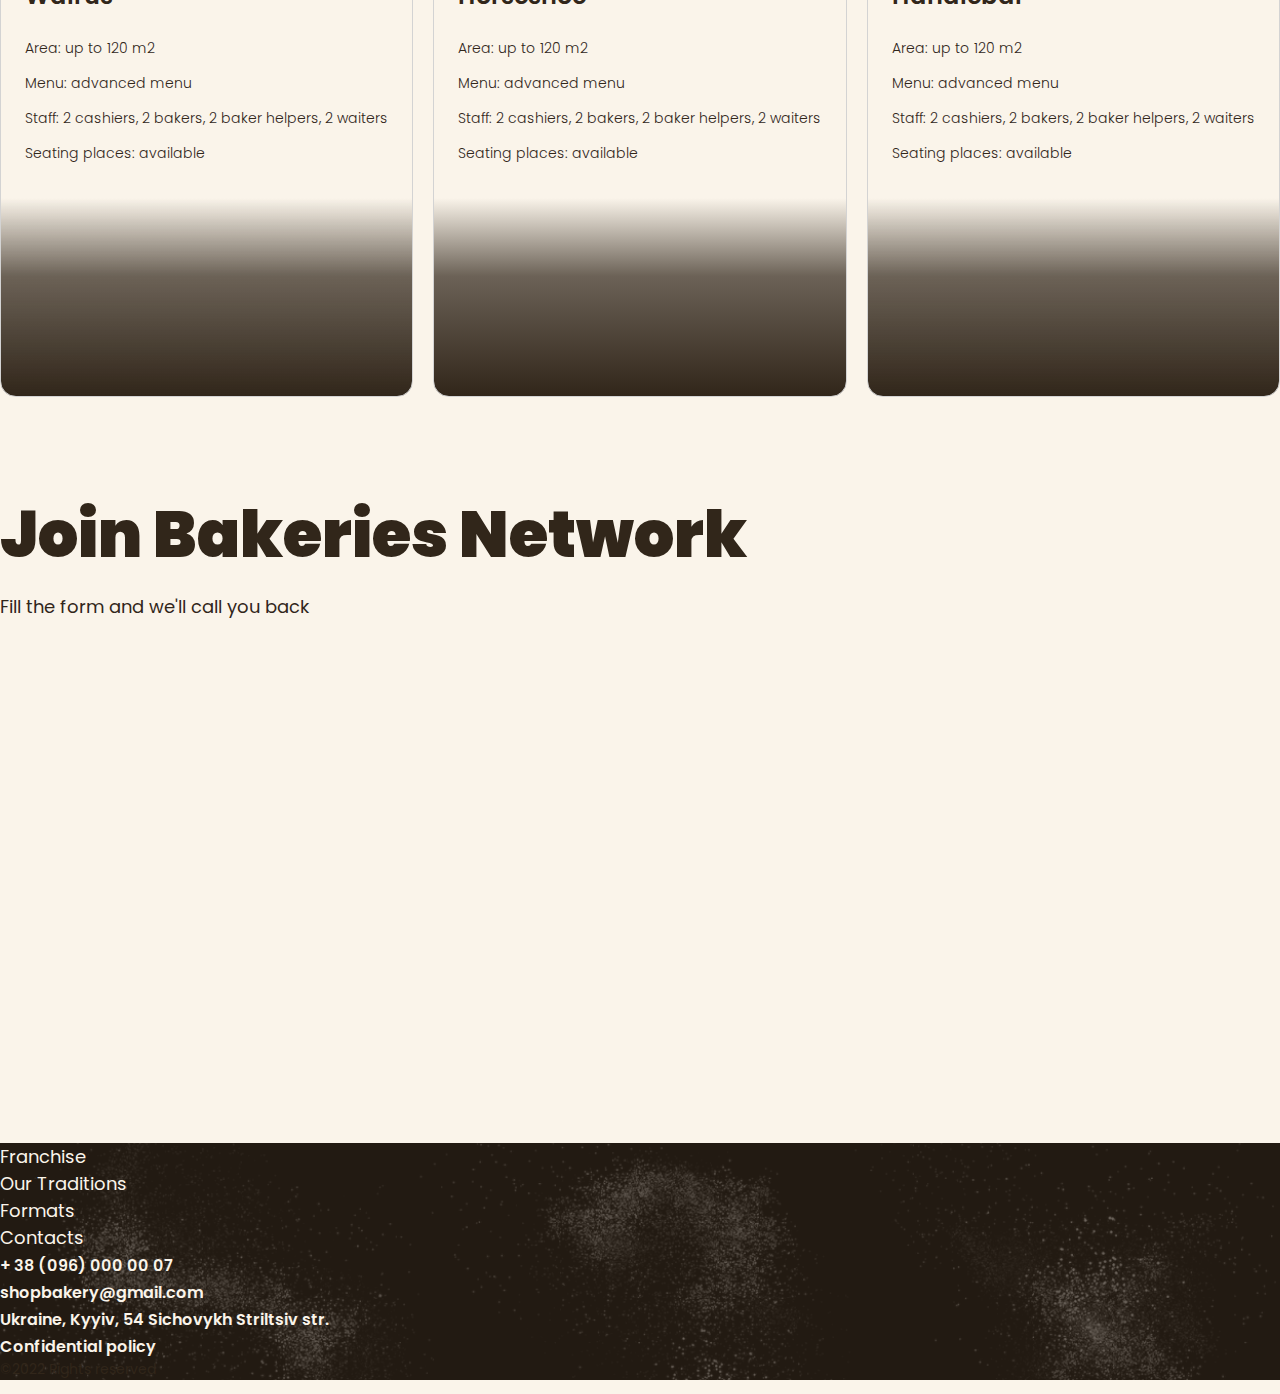
==== commit b9fd97c1: "Module 9" ====
--- a/index.html
+++ b/index.html
@@ -68,19 +68,20 @@
         </p>
             </div>        
         <img
-          src="https://picsum.photos/200/300"
+          src="./images/baker-man.jpg"
           alt="man baker looking at baguettes with smile"/>
       </div>
         </div>
       </section>
       <section class="section" id="chefs section">
         <div class="container">
-          <h2 class="chefs-title section-title">
+          <h2 class="chefs-title section-title centered">
           The best <span class="accent">chefs</span>
         </h2>
         <ul>
           <li>
             <article>
+              <img class="chef-photo" src="./images/nastya-chef.jpg" alt="Nastia chef">
               <h3 class="chef-title">Nastia</h3>
               <p>Hi, I'm Nastia!</p>
               <p>
@@ -92,6 +93,7 @@
           </li>
           <li>
             <article>
+              <img class="chef-photo" src="./images/vlad-chef.jpg" alt="Vlad chef">
               <h3 class="chef-title">Vlad</h3>
               <p>Hi, I'm Vlad!</p>
               <p>
@@ -106,7 +108,7 @@
       </section>
       <section class="section" id="formats section">
         <div class="container">
-          <h2 class="formats-title section-title">Formats</h2>
+          <h2 class="formats-title section-title centered">Formats</h2>
         <ul class="formats-list">
         <li class="formats-item">
           <article class="format-card">
@@ -160,14 +162,10 @@
       </div>
       </section>
     </main>
-    <footer>
+    <footer class="footer">
       <div class="container">
         <nav>
         <a href="#">
-          <img
-            src="https://picsum.photos/seed/picsum/200/300"
-            alt="Modern bakery logo"
-          />
         </a>
         <ul>
           <li\>
--- a/css/style.css
+++ b/css/style.css
@@ -34,8 +34,10 @@
 :root {
   --color-primary-dark: #31261a;
   --color-primary-light: #faf4ea;
-  --color-brand-light: #819b57;
+  --color-brand-normal: #819b57;
   --color-brand-dark: #465929;
+  --color-brand-light: #cfcfbc;
+  --color-secondary-dark: #a28268;
 }
 
 /* Base */
@@ -44,7 +46,8 @@
 }
 
 body {
- color: var(--color-primary-dark);
+color: var(--color-primary-dark);
+background-color: var(--color-primary-light);
 font-family: 'Poppins', sans-serif;
 font-size: 18px;
 font-weight: 400;
@@ -90,8 +93,8 @@
 padding: 16px 32px;
 color: var(--color-primary-light);  
 font-weight: 600;
-background-color: var(--color-brand-light);
-border: 2px solid var(--color-brand-light);
+background-color: var(--color-brand-normal);
+border: 2px solid var(--color-brand-normal);
 border-radius: 8px;
 cursor: pointer;
 }
@@ -113,7 +116,7 @@
 }
 
 .link:hover {
-  color: var(--color-brand-light);
+  color: var(--color-brand-normal);
   font-weight: 600;
   text-decoration: underline;
 }
@@ -142,7 +145,12 @@
 /* Hero section */
 .hero-section {
   padding: 272px 0;
-}
+  background-image: url('../images/hero-section-background.jpg');
+  background-repeat: no-repeat;
+  background-position: center top;
+  background-size: cover;
+}
+
 .hero-title {
   margin-bottom: 0;
   color: var(--color-primary-light);
@@ -152,13 +160,13 @@
 }
 
 .hero-title .accent {
-  color: var(--color-brand-light);
+  color: var(--color-brand-normal);
 } 
 
 /* Advantages section */
 .advantages-section {
   padding: 16px 0;
-  background-color: var(--color-brand-light);
+  background-color: var(--color-brand-normal);
 }
 
 .advantages-list {
@@ -180,6 +188,10 @@
   color: var(--color-primary-dark);
 }
 
+.section-title.centered {
+  text-align: center;
+}
+
 .section-title .accent {
   color: var(--color-brand-dark);
 }
@@ -204,7 +216,7 @@
 }
 
 .traditions-text .brand {
-  color: var(--color-brand-light);
+  color: var(--color-brand-normal);
   font-weight: 600;
 }
 
@@ -220,11 +232,25 @@
 .chef-title {
   margin-bottom: 16px;
   font-size: 40px;
-  font-weight: 600;;
+  font-weight: 600;
+}
+
+.chefs-title::before, 
+.chefs-title::after {
+  display: block;
+  width: 352px;
+  border: 2px solid var(--color-brand-light);
+  content: '';
+}
+
+.chef-photo {
+  border-radius: 4px 4px 4px 200px;
+  box-shadow: -16px 16px 0 0 var(--color-primary-light), -16px 16px 0 2px var(--color-secondary-dark);
 }
 
 .chefs-title {
-  margin-bottom: 80px;
+  max-width: 520px;
+  margin: 0 auto 80px;
 }
 
 /* Formats section */
@@ -239,7 +265,13 @@
 }
 
 .format-card {
+  height: 444px;
   padding: 24px;
+  background-image: linear-gradient(
+    180deg,
+   rgba(49, 38, 26, 0) 55.21%,
+   rgba(49, 38, 26, 0.71) 72.92%,
+    var(--color-primary-dark) 100%);
   border: 1px solid lightgrey; /* remove */
   border-radius: 16px;
 }
@@ -272,10 +304,18 @@
 }
 
 .address-link:hover {
-  color: var(--color-brand-light);
+  color: var(--color-brand-normal);
   text-decoration: underline;
 }
 
 .address-copyright {
   font-size: 14px;
-}+}
+
+.footer {
+  background-color: var(--color-primary-dark);
+  background-image: url('../images/footer-background.png');
+  background-repeat: no-repeat;
+  background-size: cover;
+  background-position: center;
+}
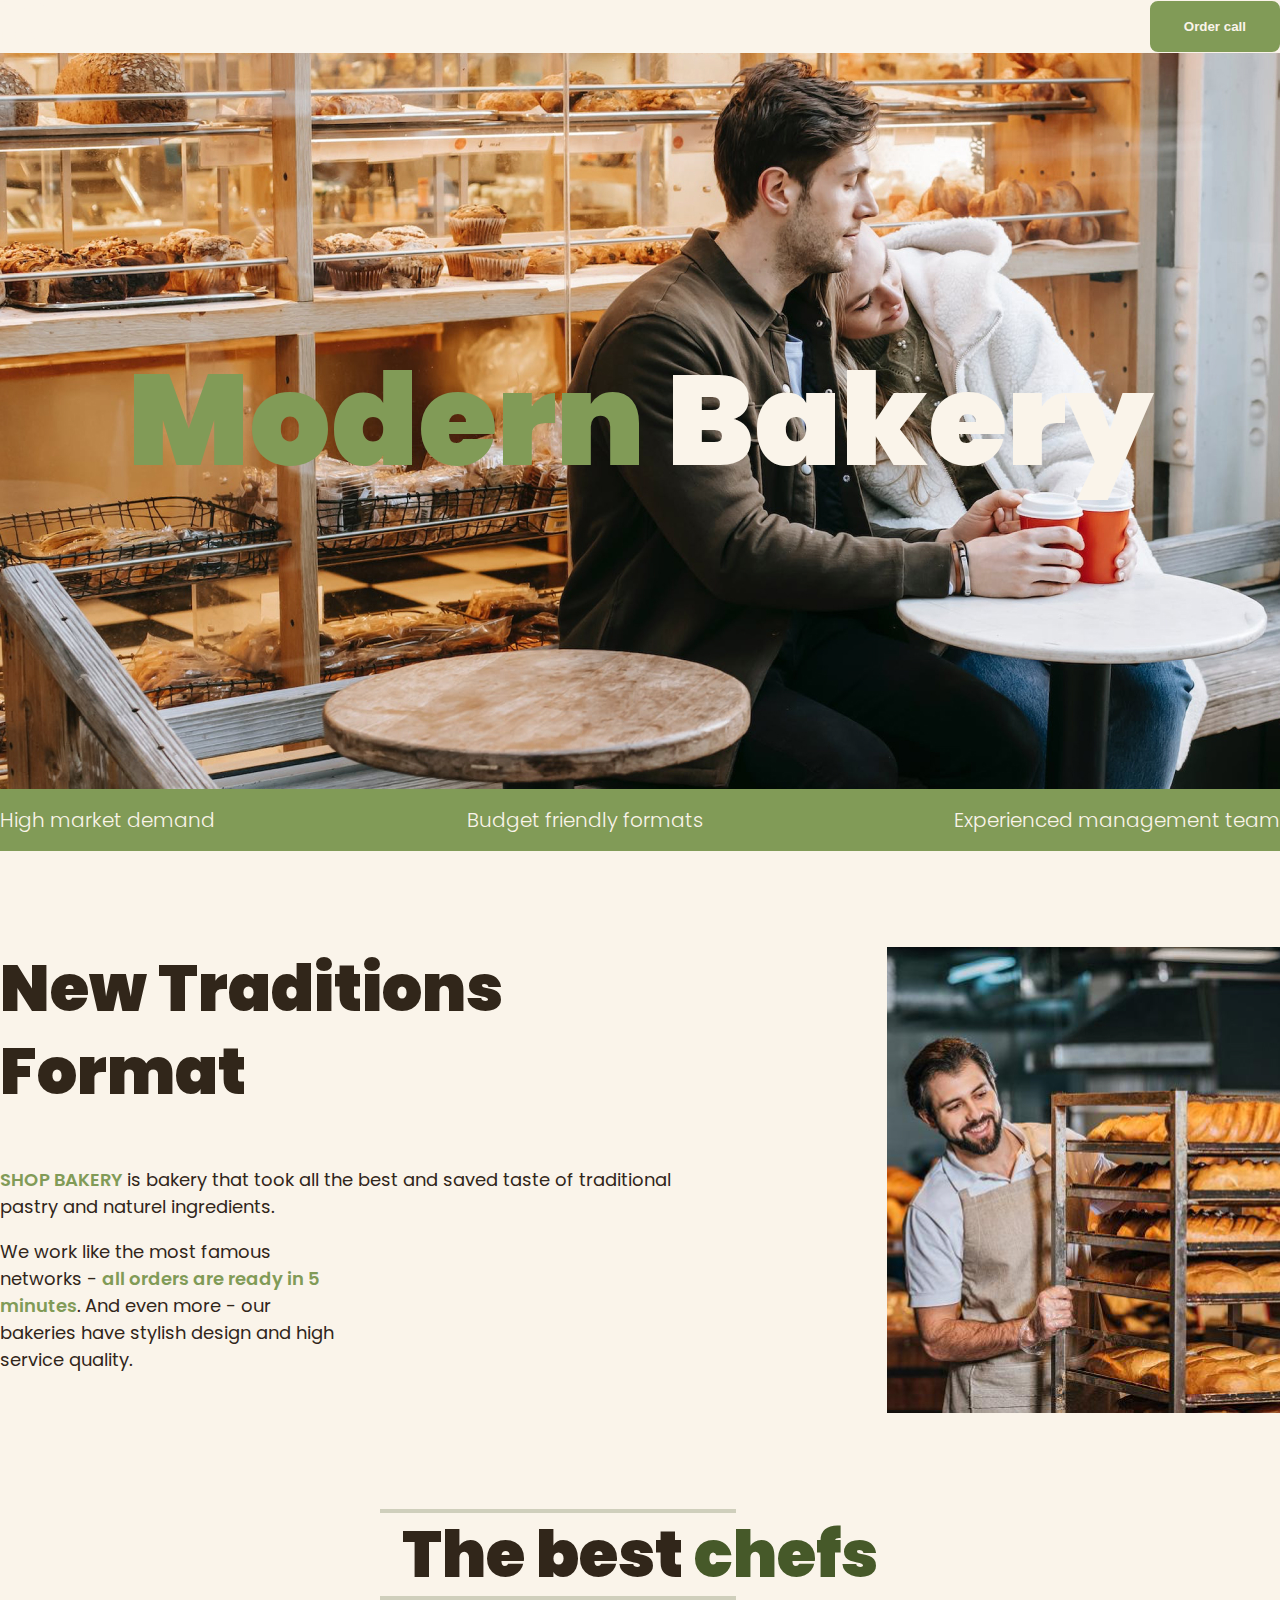
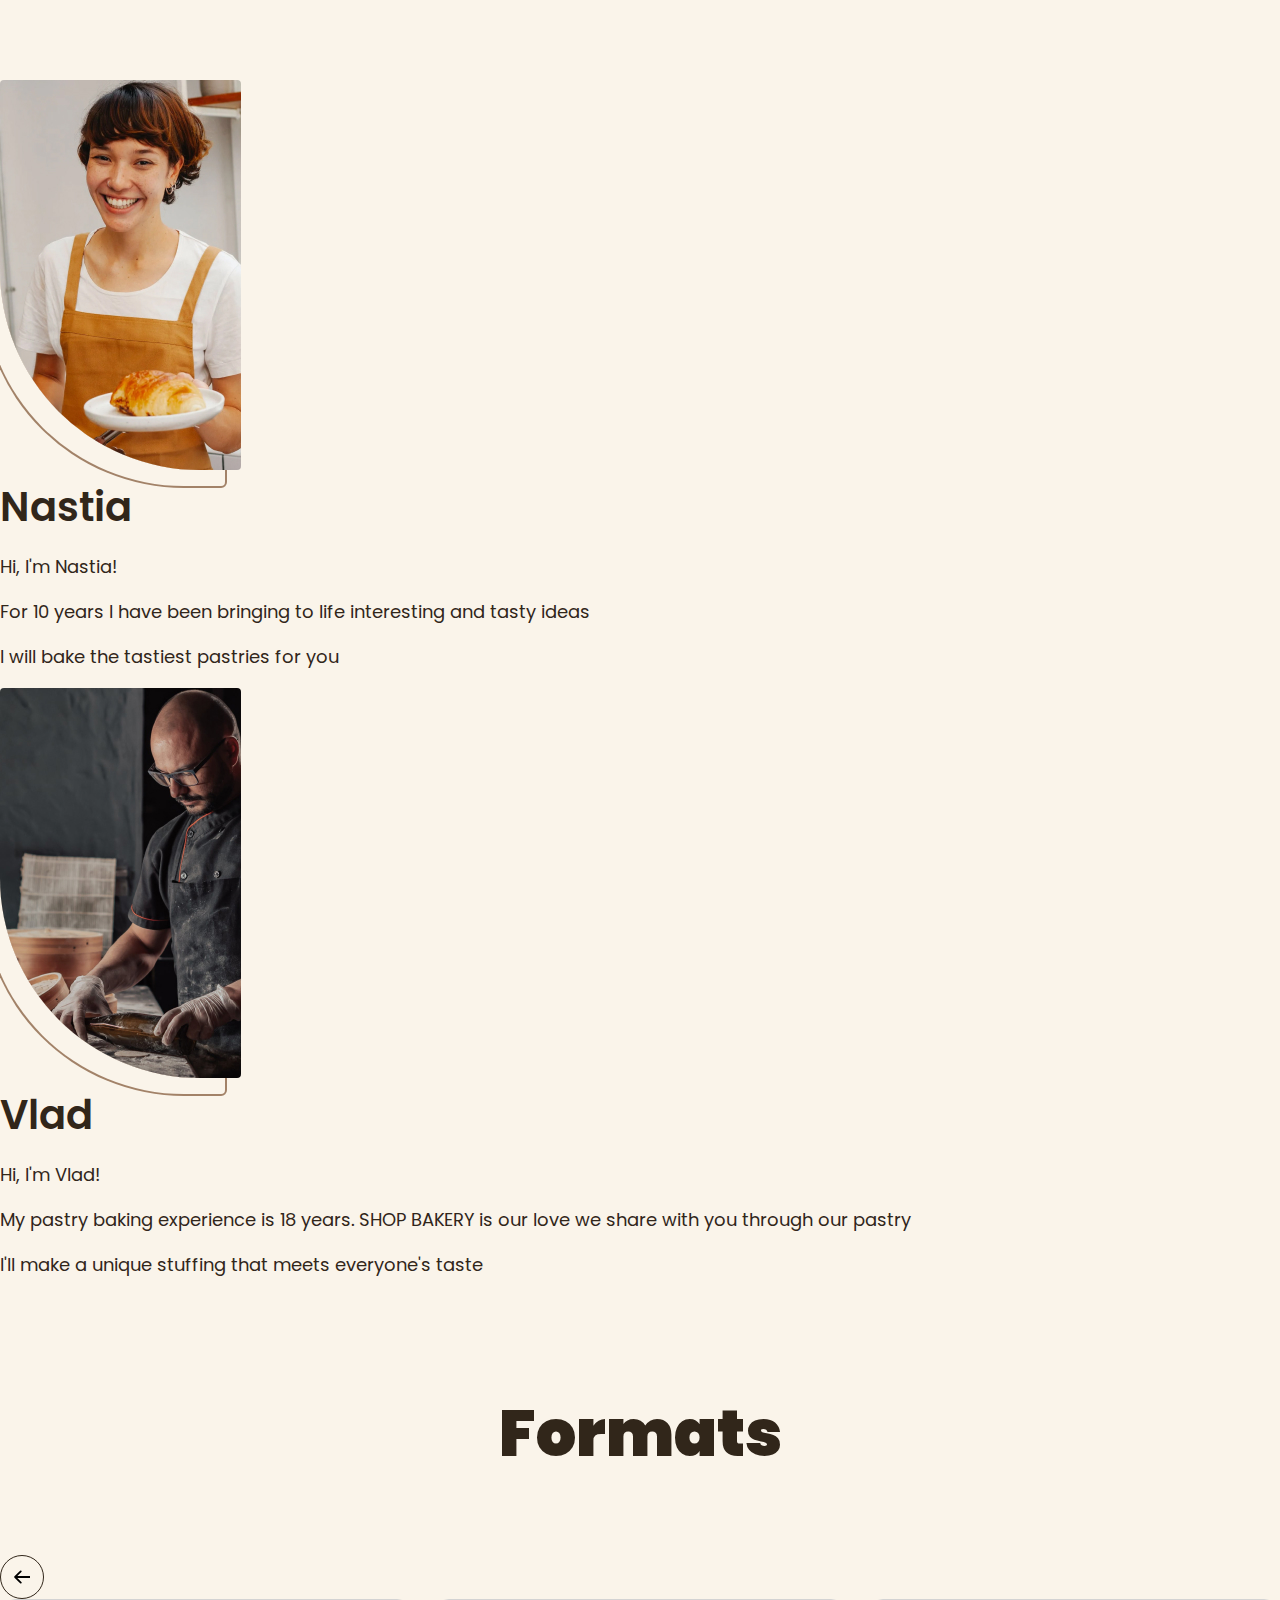
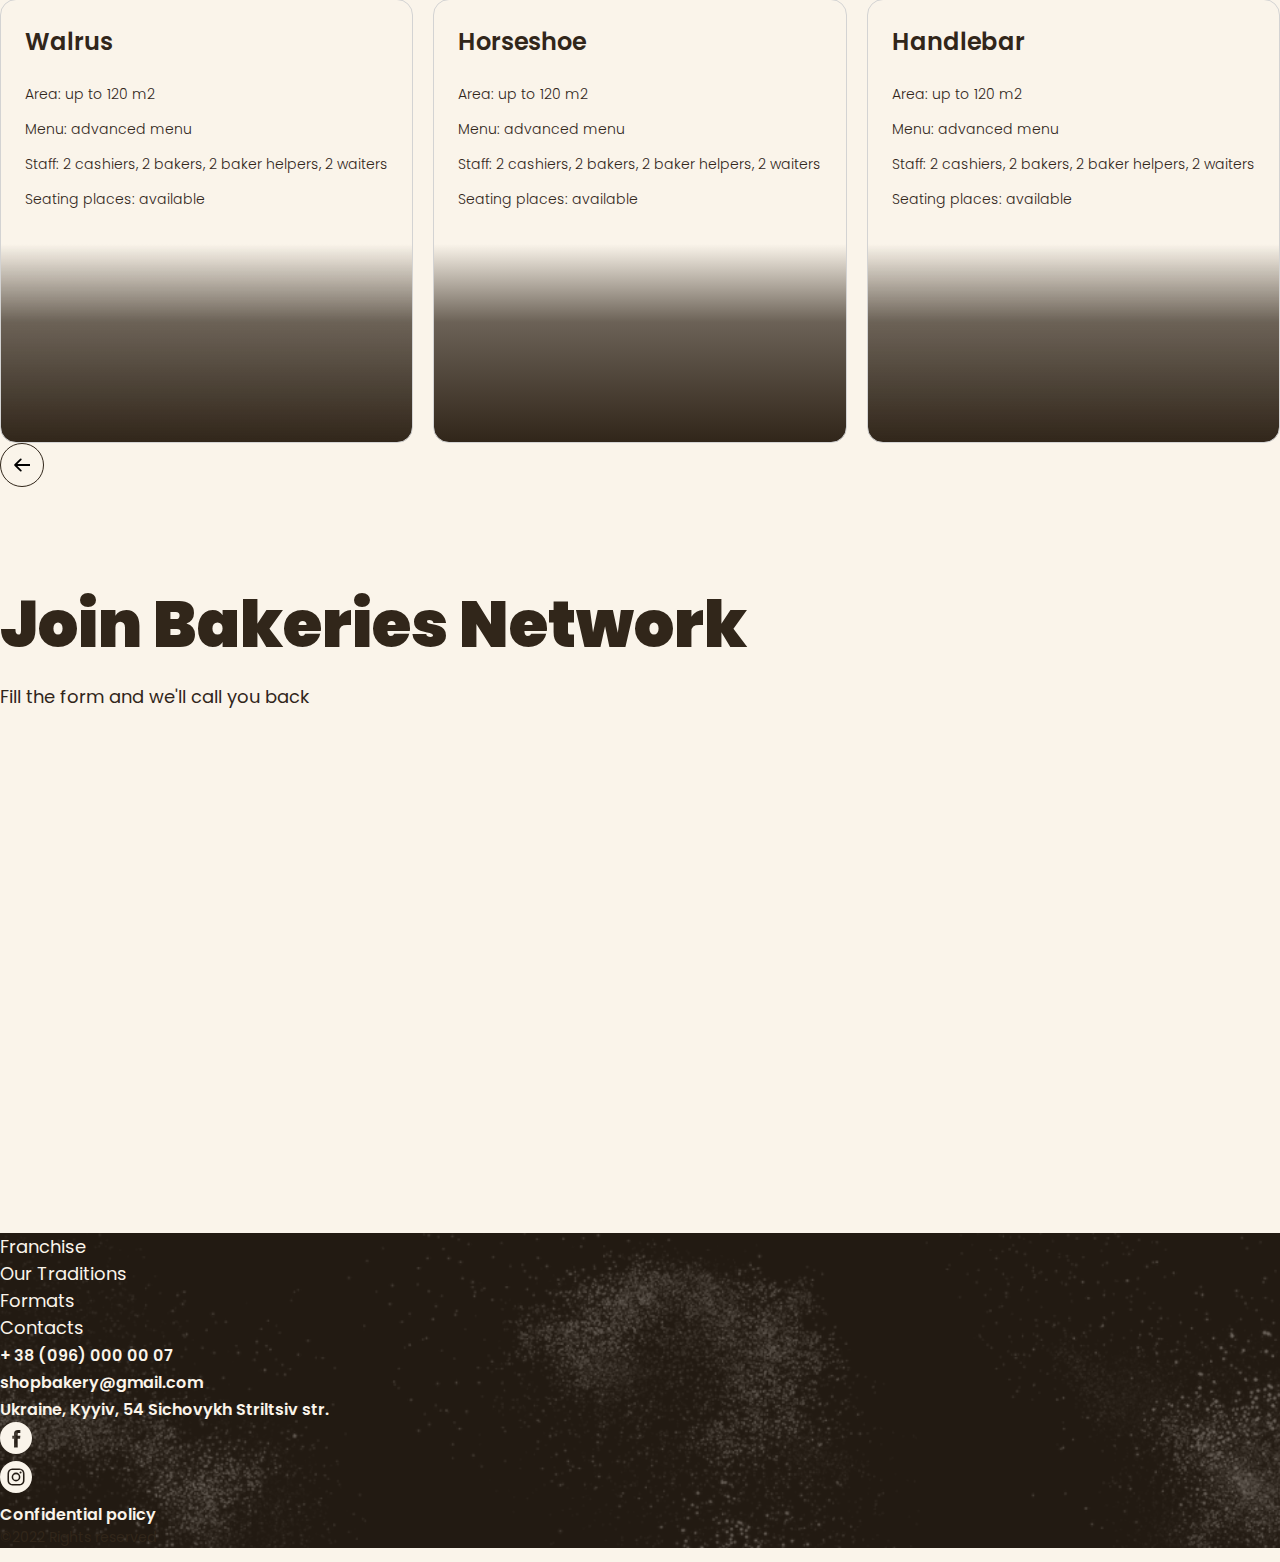
==== commit 3565afbd: "Module 10" ====
--- a/index.html
+++ b/index.html
@@ -20,7 +20,9 @@
         <div class="header-container">
           <nav class="header-nav">
         <a href="/">
-          <img src="https://picsum.photos/150/50" alt="Modern bakery logo" />
+          <svg width="108" height="46" viewBox="0 0 108 46" fill="none" xmlns="http://www.w3.org/2000/svg">
+<path d="M5.85938 10.6328L4.07812 9.55469C2.96094 8.875 2.16406 8.20703 1.6875 7.55078C1.21875 6.88672 0.984375 6.125 0.984375 5.26562C0.984375 3.97656 1.42969 2.92969 2.32031 2.125C3.21875 1.32031 4.38281 0.917969 5.8125 0.917969C7.17969 0.917969 8.43359 1.30078 9.57422 2.06641V4.72656C8.39453 3.59375 7.125 3.02734 5.76562 3.02734C5 3.02734 4.37109 3.20703 3.87891 3.56641C3.38672 3.91797 3.14062 4.37109 3.14062 4.92578C3.14062 5.41797 3.32031 5.87891 3.67969 6.30859C4.03906 6.73828 4.62109 7.1875 5.42578 7.65625L7.21875 8.71094C9.21875 9.89844 10.2188 11.4141 10.2188 13.2578C10.2188 14.5703 9.77734 15.6367 8.89453 16.457C8.01953 17.2773 6.87891 17.6875 5.47266 17.6875C3.85547 17.6875 2.38281 17.1914 1.05469 16.1992V13.2227C2.32031 14.8242 3.78516 15.625 5.44922 15.625C6.18359 15.625 6.79297 15.4219 7.27734 15.0156C7.76953 14.6016 8.01562 14.0859 8.01562 13.4688C8.01562 12.4688 7.29688 11.5234 5.85938 10.6328ZM24.3398 1.12891H26.6836V17.5H24.3398V10.375H15.1406V17.5H12.7969V1.12891H15.1406V8.20703H24.3398V1.12891ZM38.3438 0.894531C40.875 0.894531 42.9805 1.69531 44.6602 3.29688C46.3477 4.89844 47.1914 6.90625 47.1914 9.32031C47.1914 11.7344 46.3398 13.7344 44.6367 15.3203C42.9414 16.8984 40.8008 17.6875 38.2148 17.6875C35.7461 17.6875 33.6875 16.8984 32.0391 15.3203C30.3984 13.7344 29.5781 11.75 29.5781 9.36719C29.5781 6.92188 30.4062 4.89844 32.0625 3.29688C33.7188 1.69531 35.8125 0.894531 38.3438 0.894531ZM38.4375 3.12109C36.5625 3.12109 35.0195 3.70703 33.8086 4.87891C32.6055 6.05078 32.0039 7.54688 32.0039 9.36719C32.0039 11.1328 32.6094 12.6016 33.8203 13.7734C35.0312 14.9453 36.5469 15.5312 38.3672 15.5312C40.1953 15.5312 41.7188 14.9336 42.9375 13.7383C44.1641 12.543 44.7773 11.0547 44.7773 9.27344C44.7773 7.53906 44.1641 6.08203 42.9375 4.90234C41.7188 3.71484 40.2188 3.12109 38.4375 3.12109ZM49.9336 17.5V1.10547H55.125C56.6875 1.10547 57.9336 1.52734 58.8633 2.37109C59.793 3.21484 60.2578 4.34766 60.2578 5.76953C60.2578 6.72266 60.0195 7.56641 59.543 8.30078C59.0664 9.03516 58.4141 9.57031 57.5859 9.90625C56.7578 10.2344 55.5703 10.3984 54.0234 10.3984H52.2891V17.5H49.9336ZM54.7148 3.19141H52.2891V8.3125H54.8555C55.8086 8.3125 56.543 8.08984 57.0586 7.64453C57.5742 7.19141 57.832 6.54688 57.832 5.71094C57.832 4.03125 56.793 3.19141 54.7148 3.19141ZM16.875 40.8945C16.875 42.293 16.3945 43.4102 15.4336 44.2461C14.4805 45.082 13.1445 45.5 11.4258 45.5H2.03906V29.2578H9.89062C10.9062 29.2578 11.7891 29.3555 12.5391 29.5508C13.2969 29.7461 13.9062 30.0156 14.3672 30.3594C14.8281 30.6953 15.1719 31.0938 15.3984 31.5547C15.625 32.0156 15.7383 32.5195 15.7383 33.0664C15.7383 33.6602 15.6211 34.2109 15.3867 34.7188C15.1523 35.2188 14.8594 35.6328 14.5078 35.9609C14.1641 36.2812 13.8164 36.5078 13.4648 36.6406C14.5742 37.0781 15.418 37.6328 15.9961 38.3047C16.582 38.9688 16.875 39.832 16.875 40.8945ZM11.1562 33.9336C11.1562 33.1523 10.8984 32.6328 10.3828 32.375C9.86719 32.1172 9.0625 31.9883 7.96875 31.9883H6.9375V35.8789H7.99219C9.10938 35.8789 9.91406 35.75 10.4062 35.4922C10.9062 35.2344 11.1562 34.7148 11.1562 33.9336ZM11.9531 40.6953C11.9531 39.3047 10.9453 38.6094 8.92969 38.6094H6.9375V42.7695H8.92969C10.9453 42.7695 11.9531 42.0781 11.9531 40.6953ZM37.1484 45.5H32.1328L30.8086 42.207H23.7539L22.4062 45.5H17.3906L24.5742 29.2578H29.9883L37.1484 45.5ZM29.6836 39.3828L27.3047 33.4531L24.9023 39.3828H29.6836ZM56.3906 45.5H50.4141L44.2031 37.8945V45.5H39.3047V29.2578H44.2031V36.5234L50.0859 29.2578H55.4062L49.3594 36.8633L56.3906 45.5ZM70.7695 45.5H58.5234V29.2578H70.5703V32.5156H63.4219V35.4922H70.2422V38.7617H63.4219V42.2305H70.7695V45.5ZM89.7891 45.5H84.5273L83.25 42.6172C82.7812 41.5625 82.3594 40.793 81.9844 40.3086C81.6094 39.8164 81.2422 39.5039 80.8828 39.3711C80.5312 39.2305 80.0742 39.1602 79.5117 39.1602H78.9609V45.5H74.0625V29.2578H82.3945C83.7383 29.2578 84.8398 29.5312 85.6992 30.0781C86.5586 30.625 87.1758 31.2891 87.5508 32.0703C87.9336 32.8516 88.125 33.5938 88.125 34.2969C88.125 35.1172 87.9648 35.8125 87.6445 36.3828C87.332 36.9453 87 37.3555 86.6484 37.6133C86.2969 37.8711 85.9023 38.1172 85.4648 38.3516C85.9883 38.6562 86.418 39.0195 86.7539 39.4414C87.0977 39.8555 87.5625 40.6992 88.1484 41.9727L89.7891 45.5ZM83.1328 34.3906C83.1328 33.6406 82.8867 33.1172 82.3945 32.8203C81.9023 32.5234 81.1016 32.375 79.9922 32.375H78.9609V36.2891H80.0156C81.2109 36.2891 82.0273 36.1602 82.4648 35.9023C82.9102 35.6367 83.1328 35.1328 83.1328 34.3906ZM107.156 29.2578L100.793 38.0586V45.5H95.8945V38.1523L89.4141 29.2578H94.5L98.2266 34.3672L101.965 29.2578H107.156Z" fill="#FAF4EA"/>
+</svg>
         </a>
         <ul class="header-menu">
           <li><a class="link" href="#" target="_blank">Our traditions</a></li>
@@ -109,6 +111,11 @@
       <section class="section" id="formats section">
         <div class="container">
           <h2 class="formats-title section-title centered">Formats</h2>
+          <button class="carousel-button" type="button">
+              <svg width="16" height="16">
+                <use href="./images/icons.svg#icon-arrow"></use>
+              </svg> 
+          </button>
         <ul class="formats-list">
         <li class="formats-item">
           <article class="format-card">
@@ -144,6 +151,11 @@
           </article>
         </li>
         </ul>
+        <button class="carousel-button" type="button">
+              <svg width="16" height="16">
+                <use href="./images/icons.svg#icon-arrow"></use>
+              </svg> 
+          </button>
       </div>
       </section>
       <section class="section" id="contacts section">
@@ -190,12 +202,16 @@
           </li>
           <li>
             <a href="#">
-              <!-- facbook icon -->
+              <svg class="address-icon" width="32" height="32">
+                <use href="./images/icons.svg#icon-facebook"></use>
+              </svg> 
             </a>
           </li>
           <li>
             <a href="#">
-              <!-- instagram icon -->
+             <svg class="address-icon" width="32" height="32">
+                <use href="./images/icons.svg#icon-instagram"></use>
+              </svg>
             </a>
           </li>
         </ul>
--- a/css/style.css
+++ b/css/style.css
@@ -290,6 +290,24 @@
   font-weight: 300;
 }
 
+/* Carousel */
+.carousel-button {
+  display: flex;
+  align-items: center;
+  justify-content: center;
+  width: 44px;
+  height: 44px;
+  background-color: transparent;
+  border-radius: 50%;
+  border: 1px solid var(--color-primary-dark);
+  cursor: pointer;
+}
+
+.carousel-button:hover {
+  background-color: var(--color-primary-dark);
+  fill: var(--color-primary-light);
+}
+
 /* Contact section */
 .contact-title {
   margin-bottom: 16px;
@@ -306,6 +324,14 @@
 .address-link:hover {
   color: var(--color-brand-normal);
   text-decoration: underline;
+}
+
+.address-icon {
+  fill: var(--color-primary-light);
+}
+
+.address-icon:hover {
+  fill: var(--color-brand-normal);
 }
 
 .address-copyright {
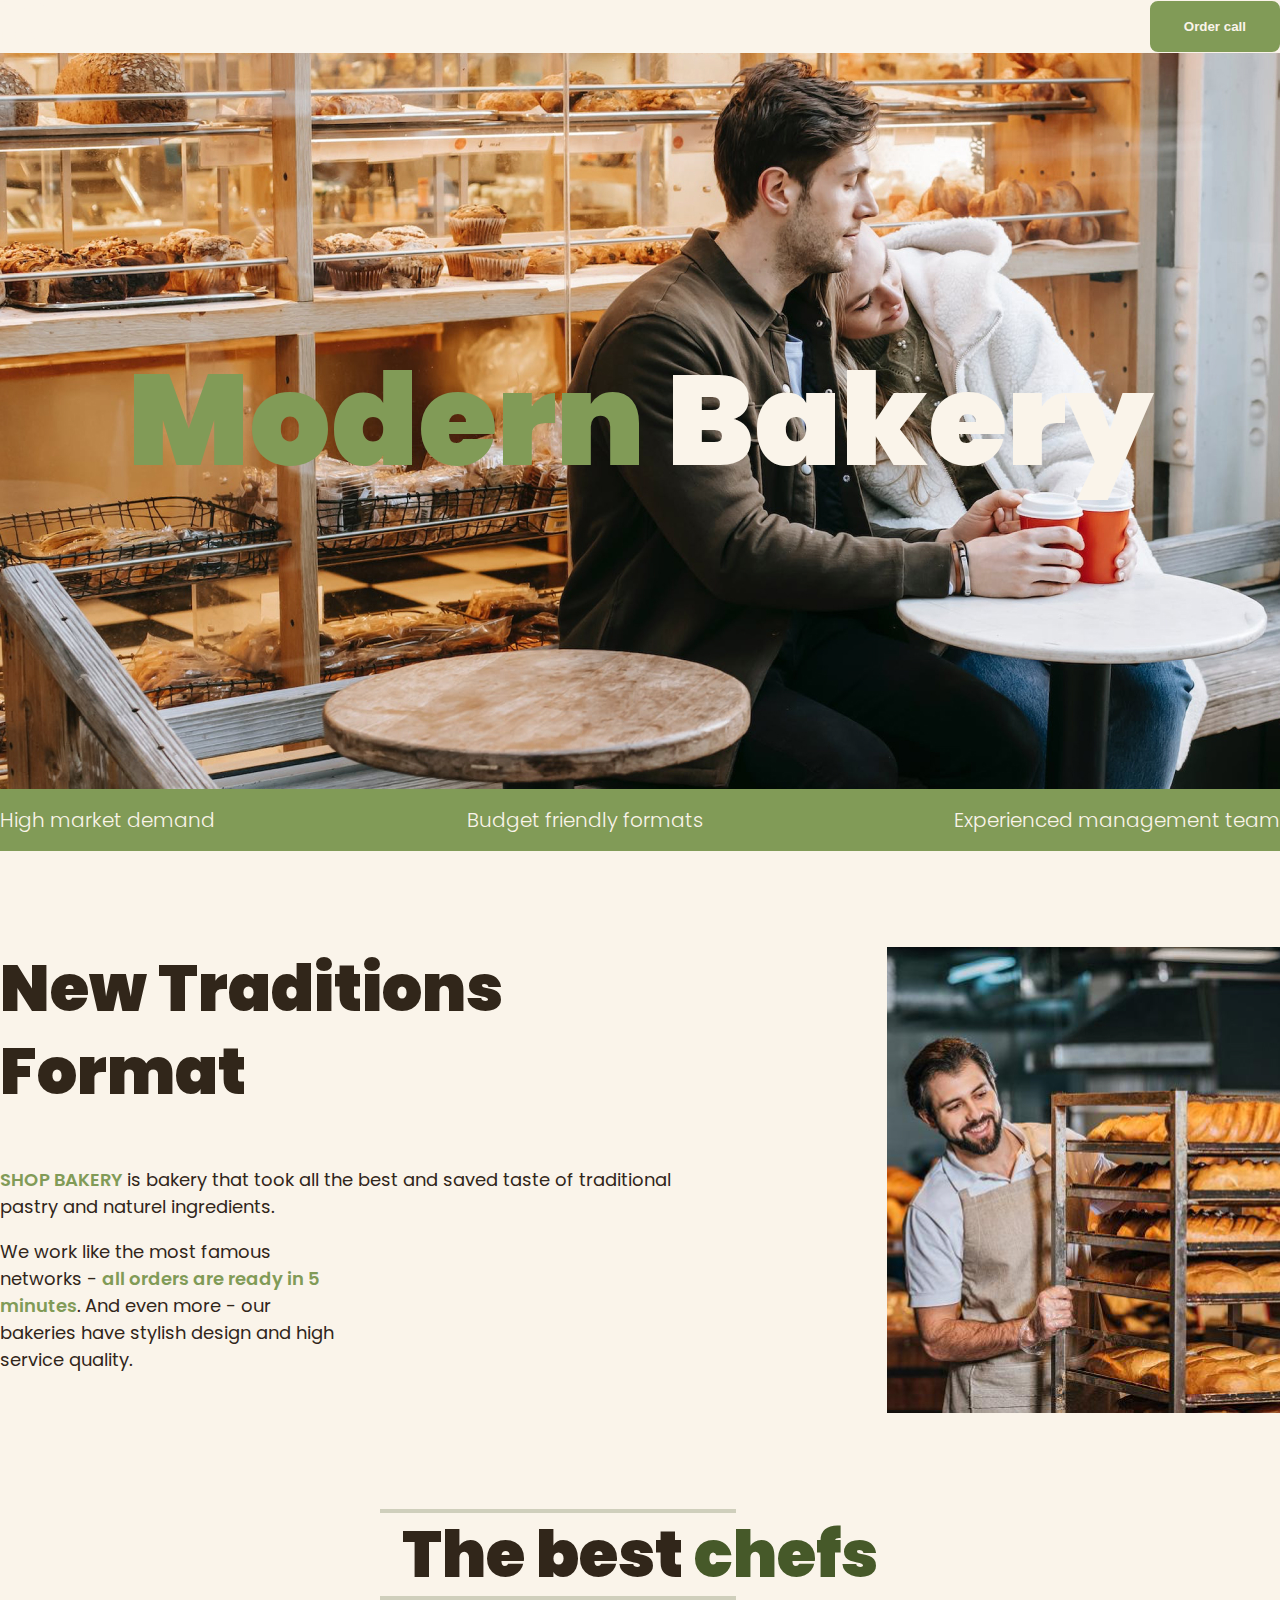
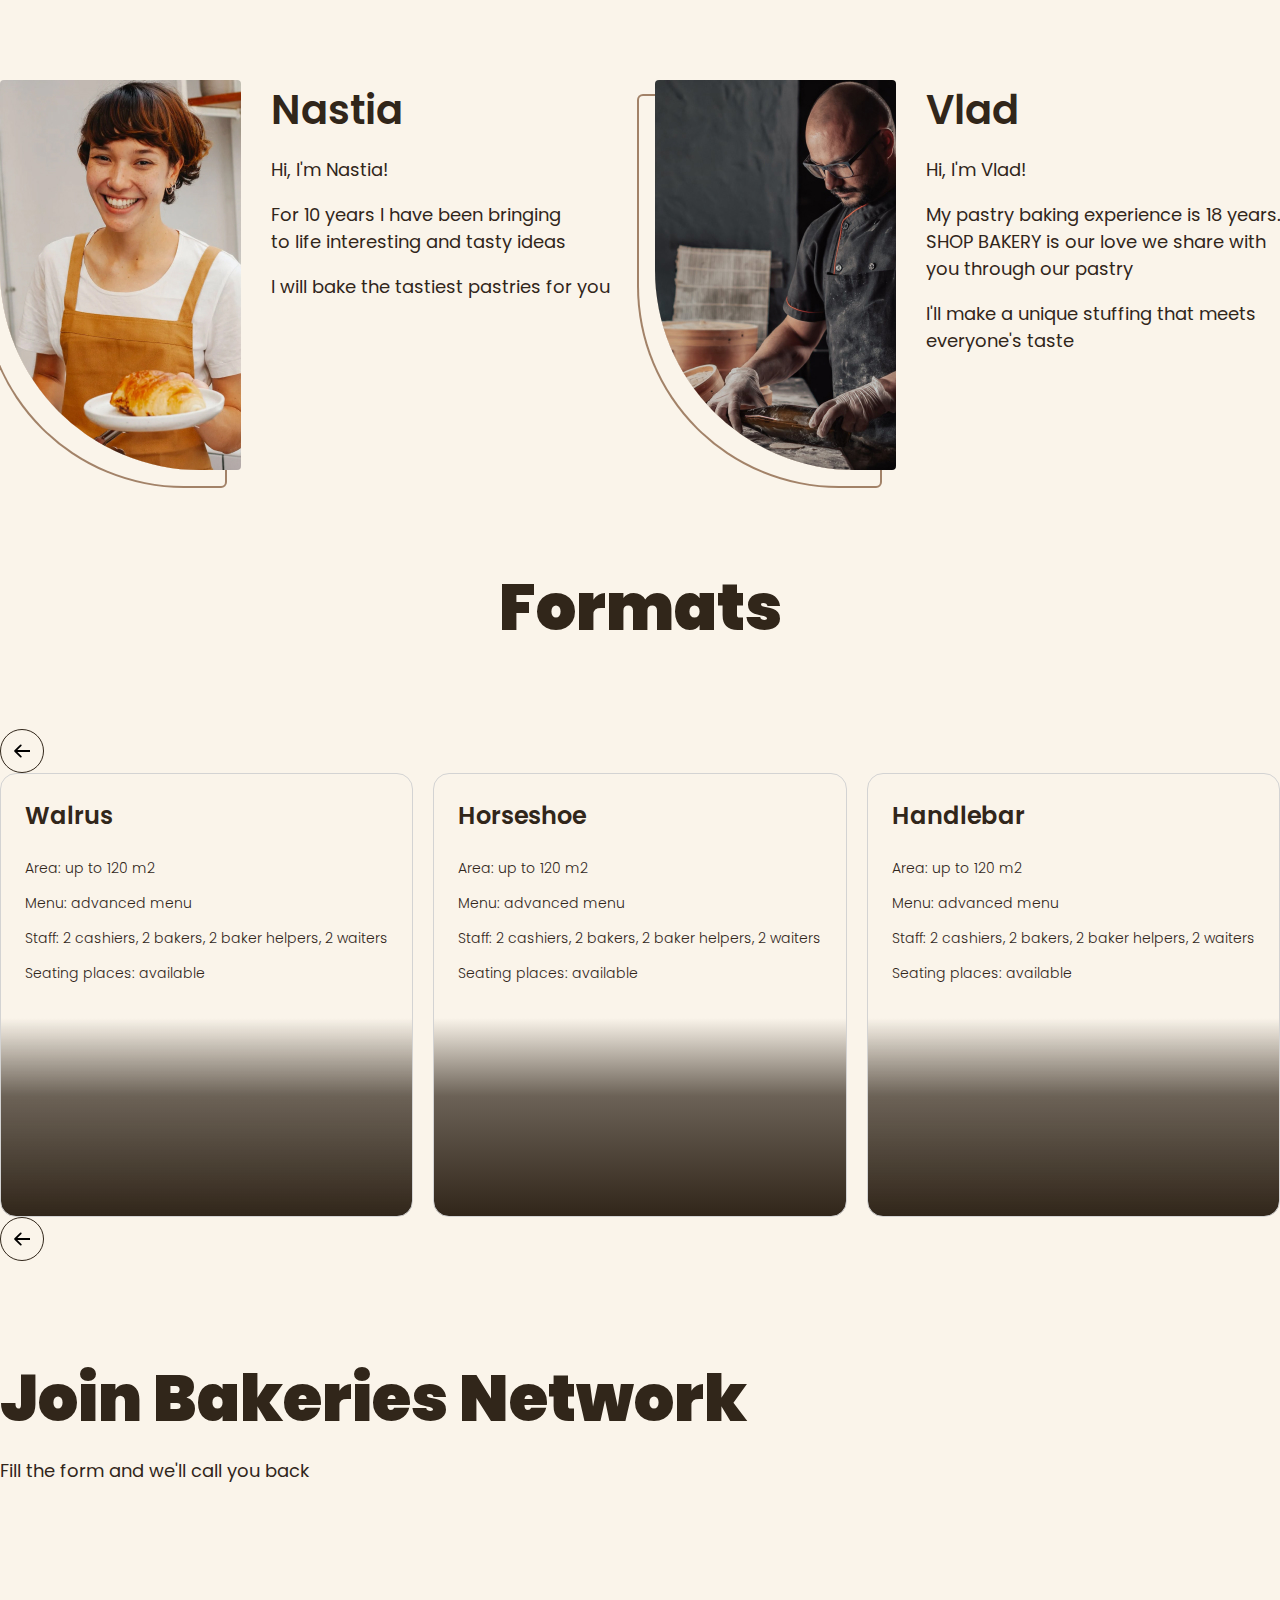
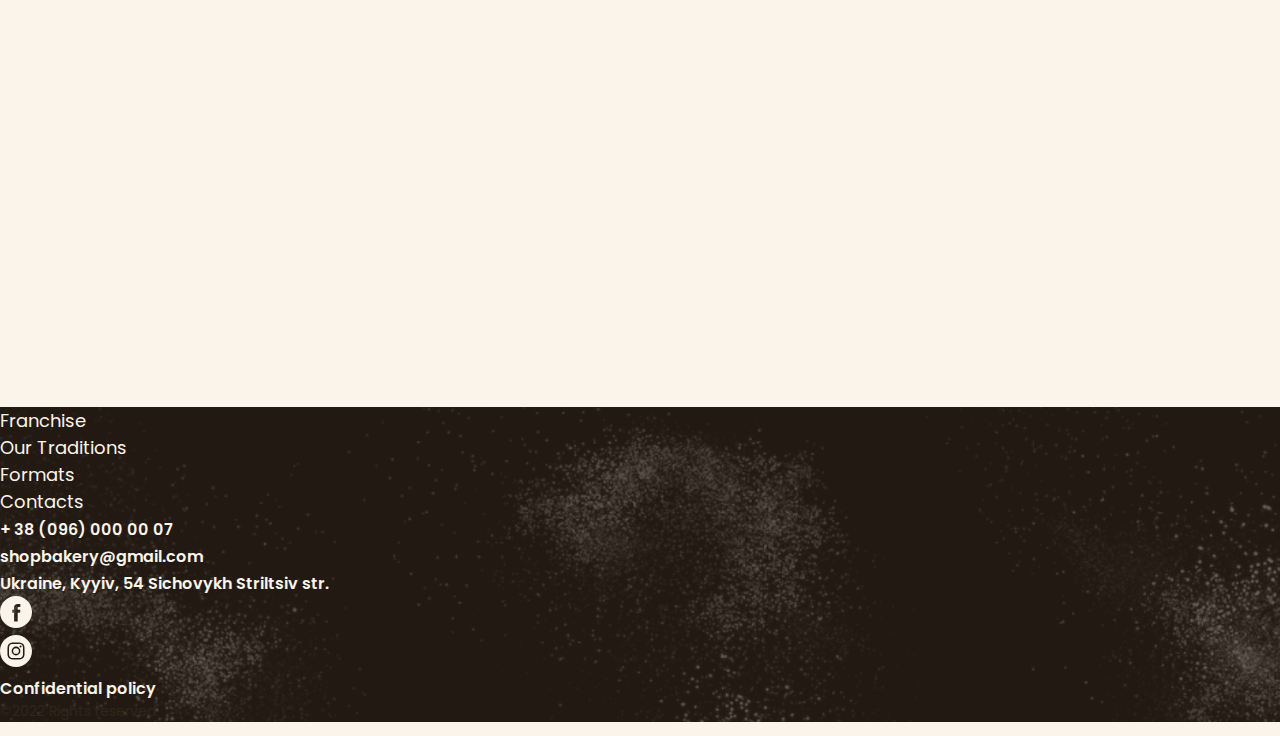
==== commit a0a5b379: "Module 11 in progress" ====
--- a/index.html
+++ b/index.html
@@ -1,215 +1,216 @@
 <!DOCTYPE html>
 <html lang="en">
-  <head>
-    <meta charset="UTF-8" />
-    <meta name="viewport" content="width=device-width, initial-scale=1.0" />
-    <title>Modern Bakery</title>
-    <!--Fonts-->
-    <!-- <link rel="preconnect" href="https://fonts.googleapis.com" />
+
+<head>
+  <meta charset="UTF-8" />
+  <meta name="viewport" content="width=device-width, initial-scale=1.0" />
+  <title>Modern Bakery</title>
+  <!--Fonts-->
+  <!-- <link rel="preconnect" href="https://fonts.googleapis.com" />
     <link rel="preconnect" href="https://fonts.gstatic.com" crossorigin />
     <link
       href="https://fonts.googleapis.com/css2?family=Poppins:ital,wght@0,100;0,200;0,300;0,400;0,500;0,600;0,700;0,800;0,900;1,100;1,200;1,300;1,400;1,500;1,600;1,700;1,800;1,900&display=swap"
       rel="stylesheet"
     /> -->
-    <!--Styles-->
-    <link rel="stylesheet" href="./css/style.css" />
-  </head>
-  <body>
-    <header>
-      <div class="container">
-        <div class="header-container">
-          <nav class="header-nav">
-        <a href="/">
-          <svg width="108" height="46" viewBox="0 0 108 46" fill="none" xmlns="http://www.w3.org/2000/svg">
-<path d="M5.85938 10.6328L4.07812 9.55469C2.96094 8.875 2.16406 8.20703 1.6875 7.55078C1.21875 6.88672 0.984375 6.125 0.984375 5.26562C0.984375 3.97656 1.42969 2.92969 2.32031 2.125C3.21875 1.32031 4.38281 0.917969 5.8125 0.917969C7.17969 0.917969 8.43359 1.30078 9.57422 2.06641V4.72656C8.39453 3.59375 7.125 3.02734 5.76562 3.02734C5 3.02734 4.37109 3.20703 3.87891 3.56641C3.38672 3.91797 3.14062 4.37109 3.14062 4.92578C3.14062 5.41797 3.32031 5.87891 3.67969 6.30859C4.03906 6.73828 4.62109 7.1875 5.42578 7.65625L7.21875 8.71094C9.21875 9.89844 10.2188 11.4141 10.2188 13.2578C10.2188 14.5703 9.77734 15.6367 8.89453 16.457C8.01953 17.2773 6.87891 17.6875 5.47266 17.6875C3.85547 17.6875 2.38281 17.1914 1.05469 16.1992V13.2227C2.32031 14.8242 3.78516 15.625 5.44922 15.625C6.18359 15.625 6.79297 15.4219 7.27734 15.0156C7.76953 14.6016 8.01562 14.0859 8.01562 13.4688C8.01562 12.4688 7.29688 11.5234 5.85938 10.6328ZM24.3398 1.12891H26.6836V17.5H24.3398V10.375H15.1406V17.5H12.7969V1.12891H15.1406V8.20703H24.3398V1.12891ZM38.3438 0.894531C40.875 0.894531 42.9805 1.69531 44.6602 3.29688C46.3477 4.89844 47.1914 6.90625 47.1914 9.32031C47.1914 11.7344 46.3398 13.7344 44.6367 15.3203C42.9414 16.8984 40.8008 17.6875 38.2148 17.6875C35.7461 17.6875 33.6875 16.8984 32.0391 15.3203C30.3984 13.7344 29.5781 11.75 29.5781 9.36719C29.5781 6.92188 30.4062 4.89844 32.0625 3.29688C33.7188 1.69531 35.8125 0.894531 38.3438 0.894531ZM38.4375 3.12109C36.5625 3.12109 35.0195 3.70703 33.8086 4.87891C32.6055 6.05078 32.0039 7.54688 32.0039 9.36719C32.0039 11.1328 32.6094 12.6016 33.8203 13.7734C35.0312 14.9453 36.5469 15.5312 38.3672 15.5312C40.1953 15.5312 41.7188 14.9336 42.9375 13.7383C44.1641 12.543 44.7773 11.0547 44.7773 9.27344C44.7773 7.53906 44.1641 6.08203 42.9375 4.90234C41.7188 3.71484 40.2188 3.12109 38.4375 3.12109ZM49.9336 17.5V1.10547H55.125C56.6875 1.10547 57.9336 1.52734 58.8633 2.37109C59.793 3.21484 60.2578 4.34766 60.2578 5.76953C60.2578 6.72266 60.0195 7.56641 59.543 8.30078C59.0664 9.03516 58.4141 9.57031 57.5859 9.90625C56.7578 10.2344 55.5703 10.3984 54.0234 10.3984H52.2891V17.5H49.9336ZM54.7148 3.19141H52.2891V8.3125H54.8555C55.8086 8.3125 56.543 8.08984 57.0586 7.64453C57.5742 7.19141 57.832 6.54688 57.832 5.71094C57.832 4.03125 56.793 3.19141 54.7148 3.19141ZM16.875 40.8945C16.875 42.293 16.3945 43.4102 15.4336 44.2461C14.4805 45.082 13.1445 45.5 11.4258 45.5H2.03906V29.2578H9.89062C10.9062 29.2578 11.7891 29.3555 12.5391 29.5508C13.2969 29.7461 13.9062 30.0156 14.3672 30.3594C14.8281 30.6953 15.1719 31.0938 15.3984 31.5547C15.625 32.0156 15.7383 32.5195 15.7383 33.0664C15.7383 33.6602 15.6211 34.2109 15.3867 34.7188C15.1523 35.2188 14.8594 35.6328 14.5078 35.9609C14.1641 36.2812 13.8164 36.5078 13.4648 36.6406C14.5742 37.0781 15.418 37.6328 15.9961 38.3047C16.582 38.9688 16.875 39.832 16.875 40.8945ZM11.1562 33.9336C11.1562 33.1523 10.8984 32.6328 10.3828 32.375C9.86719 32.1172 9.0625 31.9883 7.96875 31.9883H6.9375V35.8789H7.99219C9.10938 35.8789 9.91406 35.75 10.4062 35.4922C10.9062 35.2344 11.1562 34.7148 11.1562 33.9336ZM11.9531 40.6953C11.9531 39.3047 10.9453 38.6094 8.92969 38.6094H6.9375V42.7695H8.92969C10.9453 42.7695 11.9531 42.0781 11.9531 40.6953ZM37.1484 45.5H32.1328L30.8086 42.207H23.7539L22.4062 45.5H17.3906L24.5742 29.2578H29.9883L37.1484 45.5ZM29.6836 39.3828L27.3047 33.4531L24.9023 39.3828H29.6836ZM56.3906 45.5H50.4141L44.2031 37.8945V45.5H39.3047V29.2578H44.2031V36.5234L50.0859 29.2578H55.4062L49.3594 36.8633L56.3906 45.5ZM70.7695 45.5H58.5234V29.2578H70.5703V32.5156H63.4219V35.4922H70.2422V38.7617H63.4219V42.2305H70.7695V45.5ZM89.7891 45.5H84.5273L83.25 42.6172C82.7812 41.5625 82.3594 40.793 81.9844 40.3086C81.6094 39.8164 81.2422 39.5039 80.8828 39.3711C80.5312 39.2305 80.0742 39.1602 79.5117 39.1602H78.9609V45.5H74.0625V29.2578H82.3945C83.7383 29.2578 84.8398 29.5312 85.6992 30.0781C86.5586 30.625 87.1758 31.2891 87.5508 32.0703C87.9336 32.8516 88.125 33.5938 88.125 34.2969C88.125 35.1172 87.9648 35.8125 87.6445 36.3828C87.332 36.9453 87 37.3555 86.6484 37.6133C86.2969 37.8711 85.9023 38.1172 85.4648 38.3516C85.9883 38.6562 86.418 39.0195 86.7539 39.4414C87.0977 39.8555 87.5625 40.6992 88.1484 41.9727L89.7891 45.5ZM83.1328 34.3906C83.1328 33.6406 82.8867 33.1172 82.3945 32.8203C81.9023 32.5234 81.1016 32.375 79.9922 32.375H78.9609V36.2891H80.0156C81.2109 36.2891 82.0273 36.1602 82.4648 35.9023C82.9102 35.6367 83.1328 35.1328 83.1328 34.3906ZM107.156 29.2578L100.793 38.0586V45.5H95.8945V38.1523L89.4141 29.2578H94.5L98.2266 34.3672L101.965 29.2578H107.156Z" fill="#FAF4EA"/>
-</svg>
-        </a>
-        <ul class="header-menu">
-          <li><a class="link" href="#" target="_blank">Our traditions</a></li>
-          <li><a class="link" href="#">Chefs</a></li>
-          <li><a class="link" href="#">Formats</a></li>
-          <li><a class="link" href="#">Contacts</a></li>
-        </ul>
-          </nav>
-      <button class="button" type="button">Order call</button>
-        </div>
+  <!--Styles-->
+  <link rel="stylesheet" href="./css/style.css" />
+</head>
+
+<body>
+  <header>
+    <div class="container">
+      <div class="header-container">
+        <nav class="header-nav">
+          <a href="/">
+            <svg width="108" height="46" viewBox="0 0 108 46" fill="none" xmlns="http://www.w3.org/2000/svg">
+              <path
+                d="M5.85938 10.6328L4.07812 9.55469C2.96094 8.875 2.16406 8.20703 1.6875 7.55078C1.21875 6.88672 0.984375 6.125 0.984375 5.26562C0.984375 3.97656 1.42969 2.92969 2.32031 2.125C3.21875 1.32031 4.38281 0.917969 5.8125 0.917969C7.17969 0.917969 8.43359 1.30078 9.57422 2.06641V4.72656C8.39453 3.59375 7.125 3.02734 5.76562 3.02734C5 3.02734 4.37109 3.20703 3.87891 3.56641C3.38672 3.91797 3.14062 4.37109 3.14062 4.92578C3.14062 5.41797 3.32031 5.87891 3.67969 6.30859C4.03906 6.73828 4.62109 7.1875 5.42578 7.65625L7.21875 8.71094C9.21875 9.89844 10.2188 11.4141 10.2188 13.2578C10.2188 14.5703 9.77734 15.6367 8.89453 16.457C8.01953 17.2773 6.87891 17.6875 5.47266 17.6875C3.85547 17.6875 2.38281 17.1914 1.05469 16.1992V13.2227C2.32031 14.8242 3.78516 15.625 5.44922 15.625C6.18359 15.625 6.79297 15.4219 7.27734 15.0156C7.76953 14.6016 8.01562 14.0859 8.01562 13.4688C8.01562 12.4688 7.29688 11.5234 5.85938 10.6328ZM24.3398 1.12891H26.6836V17.5H24.3398V10.375H15.1406V17.5H12.7969V1.12891H15.1406V8.20703H24.3398V1.12891ZM38.3438 0.894531C40.875 0.894531 42.9805 1.69531 44.6602 3.29688C46.3477 4.89844 47.1914 6.90625 47.1914 9.32031C47.1914 11.7344 46.3398 13.7344 44.6367 15.3203C42.9414 16.8984 40.8008 17.6875 38.2148 17.6875C35.7461 17.6875 33.6875 16.8984 32.0391 15.3203C30.3984 13.7344 29.5781 11.75 29.5781 9.36719C29.5781 6.92188 30.4062 4.89844 32.0625 3.29688C33.7188 1.69531 35.8125 0.894531 38.3438 0.894531ZM38.4375 3.12109C36.5625 3.12109 35.0195 3.70703 33.8086 4.87891C32.6055 6.05078 32.0039 7.54688 32.0039 9.36719C32.0039 11.1328 32.6094 12.6016 33.8203 13.7734C35.0312 14.9453 36.5469 15.5312 38.3672 15.5312C40.1953 15.5312 41.7188 14.9336 42.9375 13.7383C44.1641 12.543 44.7773 11.0547 44.7773 9.27344C44.7773 7.53906 44.1641 6.08203 42.9375 4.90234C41.7188 3.71484 40.2188 3.12109 38.4375 3.12109ZM49.9336 17.5V1.10547H55.125C56.6875 1.10547 57.9336 1.52734 58.8633 2.37109C59.793 3.21484 60.2578 4.34766 60.2578 5.76953C60.2578 6.72266 60.0195 7.56641 59.543 8.30078C59.0664 9.03516 58.4141 9.57031 57.5859 9.90625C56.7578 10.2344 55.5703 10.3984 54.0234 10.3984H52.2891V17.5H49.9336ZM54.7148 3.19141H52.2891V8.3125H54.8555C55.8086 8.3125 56.543 8.08984 57.0586 7.64453C57.5742 7.19141 57.832 6.54688 57.832 5.71094C57.832 4.03125 56.793 3.19141 54.7148 3.19141ZM16.875 40.8945C16.875 42.293 16.3945 43.4102 15.4336 44.2461C14.4805 45.082 13.1445 45.5 11.4258 45.5H2.03906V29.2578H9.89062C10.9062 29.2578 11.7891 29.3555 12.5391 29.5508C13.2969 29.7461 13.9062 30.0156 14.3672 30.3594C14.8281 30.6953 15.1719 31.0938 15.3984 31.5547C15.625 32.0156 15.7383 32.5195 15.7383 33.0664C15.7383 33.6602 15.6211 34.2109 15.3867 34.7188C15.1523 35.2188 14.8594 35.6328 14.5078 35.9609C14.1641 36.2812 13.8164 36.5078 13.4648 36.6406C14.5742 37.0781 15.418 37.6328 15.9961 38.3047C16.582 38.9688 16.875 39.832 16.875 40.8945ZM11.1562 33.9336C11.1562 33.1523 10.8984 32.6328 10.3828 32.375C9.86719 32.1172 9.0625 31.9883 7.96875 31.9883H6.9375V35.8789H7.99219C9.10938 35.8789 9.91406 35.75 10.4062 35.4922C10.9062 35.2344 11.1562 34.7148 11.1562 33.9336ZM11.9531 40.6953C11.9531 39.3047 10.9453 38.6094 8.92969 38.6094H6.9375V42.7695H8.92969C10.9453 42.7695 11.9531 42.0781 11.9531 40.6953ZM37.1484 45.5H32.1328L30.8086 42.207H23.7539L22.4062 45.5H17.3906L24.5742 29.2578H29.9883L37.1484 45.5ZM29.6836 39.3828L27.3047 33.4531L24.9023 39.3828H29.6836ZM56.3906 45.5H50.4141L44.2031 37.8945V45.5H39.3047V29.2578H44.2031V36.5234L50.0859 29.2578H55.4062L49.3594 36.8633L56.3906 45.5ZM70.7695 45.5H58.5234V29.2578H70.5703V32.5156H63.4219V35.4922H70.2422V38.7617H63.4219V42.2305H70.7695V45.5ZM89.7891 45.5H84.5273L83.25 42.6172C82.7812 41.5625 82.3594 40.793 81.9844 40.3086C81.6094 39.8164 81.2422 39.5039 80.8828 39.3711C80.5312 39.2305 80.0742 39.1602 79.5117 39.1602H78.9609V45.5H74.0625V29.2578H82.3945C83.7383 29.2578 84.8398 29.5312 85.6992 30.0781C86.5586 30.625 87.1758 31.2891 87.5508 32.0703C87.9336 32.8516 88.125 33.5938 88.125 34.2969C88.125 35.1172 87.9648 35.8125 87.6445 36.3828C87.332 36.9453 87 37.3555 86.6484 37.6133C86.2969 37.8711 85.9023 38.1172 85.4648 38.3516C85.9883 38.6562 86.418 39.0195 86.7539 39.4414C87.0977 39.8555 87.5625 40.6992 88.1484 41.9727L89.7891 45.5ZM83.1328 34.3906C83.1328 33.6406 82.8867 33.1172 82.3945 32.8203C81.9023 32.5234 81.1016 32.375 79.9922 32.375H78.9609V36.2891H80.0156C81.2109 36.2891 82.0273 36.1602 82.4648 35.9023C82.9102 35.6367 83.1328 35.1328 83.1328 34.3906ZM107.156 29.2578L100.793 38.0586V45.5H95.8945V38.1523L89.4141 29.2578H94.5L98.2266 34.3672L101.965 29.2578H107.156Z"
+                fill="#FAF4EA" />
+            </svg>
+          </a>
+          <ul class="header-menu">
+            <li><a class="link" href="#" target="_blank">Our traditions</a></li>
+            <li><a class="link" href="#">Chefs</a></li>
+            <li><a class="link" href="#">Formats</a></li>
+            <li><a class="link" href="#">Contacts</a></li>
+          </ul>
+        </nav>
+        <button class="button" type="button">Order call</button>
+      </div>
     </div>
-    </header>
-    <main>
-      <section class="hero-section">
-        <div class="container">
-          <h1 class="hero-title"><span class="accent">Modern</span> Bakery</h1>
-        </div>
-      </section>
-      <section class="advantages-section">
-        <div class="container">
-          <h2 class="visually-hidden">Our advantages</h2>
-      <ul class="advantages-list">
+  </header>
+  <main>
+    <section class="hero-section">
+      <div class="container">
+        <h1 class="hero-title"><span class="accent">Modern</span> Bakery</h1>
+      </div>
+    </section>
+    <section class="advantages-section">
+      <div class="container">
+        <h2 class="visually-hidden">Our advantages</h2>
+        <ul class="advantages-list">
           <li class="advantages-item">High market demand</li>
           <li class="advantages-item">Budget friendly formats</li>
           <li class="advantages-item">Experienced management team</li>
         </ul>
       </div>
-        </section>
-      <section class="traditions-section section" id="traditions section">
-        <div class="container">
-          <div class="traditions-container">
-            <div class="traditions-content">
-             <h2 class="traditions-title section-title">New Traditions Format
-             </h2>
-        <p class="traditions-text">
-          <span class="brand uppercase">Shop bakery</span>
-          is bakery that took all the best and saved taste of traditional pastry
-          and naturel ingredients.
-        </p>
-        <p class="traditions-text limited">
-          We work like the most famous networks -
-          <span class="brand">all orders are ready in 5 minutes</span>.
-          And even more - our bakeries have stylish design and high service
-          quality.
-        </p>
-            </div>        
-        <img
-          src="./images/baker-man.jpg"
-          alt="man baker looking at baguettes with smile"/>
-      </div>
+    </section>
+    <section class="traditions-section section" id="traditions section">
+      <div class="container">
+        <div class="traditions-container">
+          <div class="traditions-content">
+            <h2 class="traditions-title section-title">New Traditions Format
+            </h2>
+            <p class="traditions-text">
+              <span class="brand uppercase">Shop bakery</span>
+              is bakery that took all the best and saved taste of traditional pastry
+              and naturel ingredients.
+            </p>
+            <p class="traditions-text limited">
+              We work like the most famous networks -
+              <span class="brand">all orders are ready in 5 minutes</span>.
+              And even more - our bakeries have stylish design and high service
+              quality.
+            </p>
+          </div>
+          <img src="./images/baker-man.jpg" alt="man baker looking at baguettes with smile" />
         </div>
-      </section>
-      <section class="section" id="chefs section">
-        <div class="container">
-          <h2 class="chefs-title section-title centered">
+      </div>
+    </section>
+    <section class="section" id="chefs section">
+      <div class="container">
+        <h2 class="chefs-title section-title centered">
           The best <span class="accent">chefs</span>
         </h2>
-        <ul>
-          <li>
-            <article>
+        <ul class="chefs-list">
+          <li class="chefs-item">
+            <article class="chef-card">
               <img class="chef-photo" src="./images/nastya-chef.jpg" alt="Nastia chef">
-              <h3 class="chef-title">Nastia</h3>
-              <p>Hi, I'm Nastia!</p>
-              <p>
-                For 10 years I have been bringing to life interesting and tasty
-                ideas
-              </p>
-              <p>I will bake the tastiest pastries for you</p>
-            </article>
-          </li>
-          <li>
-            <article>
+              <div>
+                <h3 class="chef-title">Nastia</h3>
+                <p class="chef-text">Hi, I'm Nastia!</p>
+                <p class="chef-text">
+                  For 10 years I have been bringing <br> to life interesting and tasty
+                  ideas
+                </p>
+                <p class="chef-text">I will bake the tastiest pastries for you</p>
+              </div>
+            </article>
+          </li>
+          <li class="chefs-item">
+            <article class="chef-card">
               <img class="chef-photo" src="./images/vlad-chef.jpg" alt="Vlad chef">
-              <h3 class="chef-title">Vlad</h3>
-              <p>Hi, I'm Vlad!</p>
-              <p>
-                My pastry baking experience is 18 years. SHOP BAKERY is our love
-                we share with you through our pastry
-              </p>
-              <p>I'll make a unique stuffing that meets everyone's taste</p>
-            </article>
-          </li>
-        </ul>
-      </div>
-      </section>
-      <section class="section" id="formats section">
-        <div class="container">
-          <h2 class="formats-title section-title centered">Formats</h2>
-          <button class="carousel-button" type="button">
-              <svg width="16" height="16">
-                <use href="./images/icons.svg#icon-arrow"></use>
-              </svg> 
-          </button>
+              <div>
+                <h3 class="chef-title">Vlad</h3>
+                <p class="chef-text">Hi, I'm Vlad!</p>
+                <p class="chef-text">
+                  My pastry baking experience is 18 years. SHOP BAKERY is our love
+                  we share with you through our pastry
+                </p>
+                <p class="chef-text">I'll make a unique stuffing that meets everyone's taste</p>
+              </div>
+            </article>
+          </li>
+        </ul>
+      </div>
+    </section>
+    <section class="section" id="formats section">
+      <div class="container">
+        <h2 class="formats-title section-title centered">Formats</h2>
+        <button class="carousel-button" type="button">
+          <svg width="16" height="16">
+            <use href="./images/icons.svg#icon-arrow"></use>
+          </svg>
+        </button>
         <ul class="formats-list">
-        <li class="formats-item">
-          <article class="format-card">
-            <h3 class="format-title">Walrus</h3>
-            <div class="format-text">
-              <p>Area: up to 120 m2</p>
-              <p>Menu: advanced menu</p>
-              <p>Staff: 2 cashiers, 2 bakers, 2 baker helpers, 2 waiters</p>
-              <p>Seating places: available</p>
-            </div>
-          </article>
-        </li>
-        <li class="formats-item">
-          <article class="format-card">
-            <h3 class="format-title">Horseshoe</h3>
-            <div class="format-text">
-              <p>Area: up to 120 m2</p>
-              <p>Menu: advanced menu</p>
-              <p>Staff: 2 cashiers, 2 bakers, 2 baker helpers, 2 waiters</p>
-              <p>Seating places: available</p>
-            </div>
-          </article>
-        </li>
-        <li class="formats-item">
-          <article class="format-card">
-            <h3 class="format-title">Handlebar</h3>
-            <div class="format-text">
-              <p>Area: up to 120 m2</p>
-              <p>Menu: advanced menu</p>
-              <p>Staff: 2 cashiers, 2 bakers, 2 baker helpers, 2 waiters</p>
-              <p>Seating places: available</p>
-            </div>
-          </article>
-        </li>
+          <li class="formats-item">
+            <article class="format-card">
+              <h3 class="format-title">Walrus</h3>
+              <div class="format-text">
+                <p>Area: up to 120 m2</p>
+                <p>Menu: advanced menu</p>
+                <p>Staff: 2 cashiers, 2 bakers, 2 baker helpers, 2 waiters</p>
+                <p>Seating places: available</p>
+              </div>
+            </article>
+          </li>
+          <li class="formats-item">
+            <article class="format-card">
+              <h3 class="format-title">Horseshoe</h3>
+              <div class="format-text">
+                <p>Area: up to 120 m2</p>
+                <p>Menu: advanced menu</p>
+                <p>Staff: 2 cashiers, 2 bakers, 2 baker helpers, 2 waiters</p>
+                <p>Seating places: available</p>
+              </div>
+            </article>
+          </li>
+          <li class="formats-item">
+            <article class="format-card">
+              <h3 class="format-title">Handlebar</h3>
+              <div class="format-text">
+                <p>Area: up to 120 m2</p>
+                <p>Menu: advanced menu</p>
+                <p>Staff: 2 cashiers, 2 bakers, 2 baker helpers, 2 waiters</p>
+                <p>Seating places: available</p>
+              </div>
+            </article>
+          </li>
         </ul>
         <button class="carousel-button" type="button">
-              <svg width="16" height="16">
-                <use href="./images/icons.svg#icon-arrow"></use>
-              </svg> 
-          </button>
-      </div>
-      </section>
-      <section class="section" id="contacts section">
-        <div class="container">
-          <h2 class="contact-title section-title">Join Bakeries Network</h2>
+          <svg width="16" height="16">
+            <use href="./images/icons.svg#icon-arrow"></use>
+          </svg>
+        </button>
+      </div>
+    </section>
+    <section class="section" id="contacts section">
+      <div class="container">
+        <h2 class="contact-title section-title">Join Bakeries Network</h2>
         <p>Fill the form and we'll call you back</p>
         <iframe
           src="https://www.google.com/maps/embed?pb=!1m18!1m12!1m3!1d20787.31961526612!2d-123.2996302843094!3d49.363220896587414!2m3!1f0!2f0!3f0!3m2!1i1024!2i768!4f13.1!3m3!1m2!1s0x54866c7465473d15%3A0x86d52edac83c204a!2z0JPQu9C10L3QuNCz0LvRgSDQk9C-0LvRhCDQmtC-0YDRgSAmINCa0LvQsNCx0YXQsNGD0YEgfCDQl9Cw0L_QsNC0INCS0LDQvdC60YPQstC10YA!5e0!3m2!1sru!2sca!4v1741848365190!5m2!1sru!2sca"
-          width="600"
-          height="450"
-          style="border: 0"
-          allowfullscreen=""
-          loading="lazy"
-          referrerpolicy="no-referrer-when-downgrade"
-        ></iframe>
-      </div>
-      </section>
-    </main>
-    <footer class="footer">
-      <div class="container">
-        <nav>
+          width="600" height="450" style="border: 0" allowfullscreen="" loading="lazy"
+          referrerpolicy="no-referrer-when-downgrade"></iframe>
+      </div>
+    </section>
+  </main>
+  <footer class="footer">
+    <div class="container">
+      <nav>
         <a href="#">
         </a>
         <ul>
           <li\>
             <a class="link" href="#" target="_blank">Franchise</a>
-          </li>
-          <li><a class="link" href="#">Our Traditions</a></li>
-          <li><a class="link" href="#">Formats</a></li>
-          <li><a class="link" href="#">Contacts</a></li>
+            </li>
+            <li><a class="link" href="#">Our Traditions</a></li>
+            <li><a class="link" href="#">Formats</a></li>
+            <li><a class="link" href="#">Contacts</a></li>
         </ul>
       </nav>
       <address>
         <ul>
           <link>
-            <a class="address-link" href="tel:+380960000007">+ 38 (096) 000 00 07</a>
-          </li>
-          <li >
+          <a class="address-link" href="tel:+380960000007">+ 38 (096) 000 00 07</a>
+          </li>
+          <li>
             <a class="address-link" href="mailto:shopbakery@gmail.com">shopbakery@gmail.com</a>
           </li>
           <li>
-            <a class="address-link" href="https://maps.app.goo.gl/oyA7hkqCfvaERaBw5" target="_blank"
-              >Ukraine, Kyyiv, 54 Sichovykh Striltsiv str.</a>
+            <a class="address-link" href="https://maps.app.goo.gl/oyA7hkqCfvaERaBw5" target="_blank">Ukraine, Kyyiv, 54
+              Sichovykh Striltsiv str.</a>
           </li>
           <li>
             <a href="#">
               <svg class="address-icon" width="32" height="32">
                 <use href="./images/icons.svg#icon-facebook"></use>
-              </svg> 
+              </svg>
             </a>
           </li>
           <li>
             <a href="#">
-             <svg class="address-icon" width="32" height="32">
+              <svg class="address-icon" width="32" height="32">
                 <use href="./images/icons.svg#icon-instagram"></use>
               </svg>
             </a>
@@ -219,6 +220,7 @@
         <p class="address-copyright">&copy;2022 Rights reserved</p>
       </address>
     </div>
-    </footer>
-  </body>
+  </footer>
+</body>
+
 </html>--- a/css/style.css
+++ b/css/style.css
@@ -1,34 +1,33 @@
-
 @font-face {
   font-display: swap;
-  font-family: 'Poppins';
+  font-family: "Poppins";
   font-style: normal;
   font-weight: 300;
-  src: url('../fonts/poppins-v22-latin-300.woff2') format('woff2');
+  src: url("../fonts/poppins-v22-latin-300.woff2") format("woff2");
 }
 
 @font-face {
   font-display: swap;
-  font-family: 'Poppins';
+  font-family: "Poppins";
   font-style: normal;
   font-weight: 400;
-  src: url('../fonts/poppins-v22-latin-regular.woff2') format('woff2');
+  src: url("../fonts/poppins-v22-latin-regular.woff2") format("woff2");
 }
 
 @font-face {
   font-display: swap;
-  font-family: 'Poppins';
-  font-style: normal;
-  font-weight: 600;
-  src: url('../fonts/poppins-v22-latin-600.woff2') format('woff2');
+  font-family: "Poppins";
+  font-style: normal;
+  font-weight: 600;
+  src: url("../fonts/poppins-v22-latin-600.woff2") format("woff2");
 }
 
 @font-face {
   font-display: swap;
-  font-family: 'Poppins';
+  font-family: "Poppins";
   font-style: normal;
   font-weight: 900;
-  src: url('../fonts/poppins-v22-latin-900.woff2') format('woff2');
+  src: url("../fonts/poppins-v22-latin-900.woff2") format("woff2");
 }
 
 :root {
@@ -46,16 +45,22 @@
 }
 
 body {
-color: var(--color-primary-dark);
-background-color: var(--color-primary-light);
-font-family: 'Poppins', sans-serif;
-font-size: 18px;
-font-weight: 400;
-line-height: 1.5;
-margin: 0;
-}
-
-h1, h2, h3, h4, h5, h6, p {
+  color: var(--color-primary-dark);
+  background-color: var(--color-primary-light);
+  font-family: "Poppins", sans-serif;
+  font-size: 18px;
+  font-weight: 400;
+  line-height: 1.5;
+  margin: 0;
+}
+
+h1,
+h2,
+h3,
+h4,
+h5,
+h6,
+p {
   margin-top: 0;
 }
 
@@ -69,7 +74,7 @@
   list-style-type: none;
 }
 
-.visually-hidden{
+.visually-hidden {
   position: absolute;
   left: -10000px;
   top: auto;
@@ -90,17 +95,17 @@
 
 /* Button */
 .button {
-padding: 16px 32px;
-color: var(--color-primary-light);  
-font-weight: 600;
-background-color: var(--color-brand-normal);
-border: 2px solid var(--color-brand-normal);
-border-radius: 8px;
-cursor: pointer;
+  padding: 16px 32px;
+  color: var(--color-primary-light);
+  font-weight: 600;
+  background-color: var(--color-brand-normal);
+  border: 2px solid var(--color-brand-normal);
+  border-radius: 8px;
+  cursor: pointer;
 }
 
 .button:hover {
-color: var(--color-brand-dark);
+  color: var(--color-brand-dark);
   background-color: transparent;
 }
 
@@ -145,7 +150,7 @@
 /* Hero section */
 .hero-section {
   padding: 272px 0;
-  background-image: url('../images/hero-section-background.jpg');
+  background-image: url("../images/hero-section-background.jpg");
   background-repeat: no-repeat;
   background-position: center top;
   background-size: cover;
@@ -161,7 +166,7 @@
 
 .hero-title .accent {
   color: var(--color-brand-normal);
-} 
+}
 
 /* Advantages section */
 .advantages-section {
@@ -177,7 +182,7 @@
 
 .advantages-item {
   font-size: 20px;
-  font-weight: 300; 
+  font-weight: 300;
   color: var(--color-primary-light);
 }
 
@@ -235,17 +240,32 @@
   font-weight: 600;
 }
 
-.chefs-title::before, 
+.chefs-title::before,
 .chefs-title::after {
   display: block;
   width: 352px;
   border: 2px solid var(--color-brand-light);
-  content: '';
+  content: "";
+}
+
+.chefs-list {
+  display: flex;
+  gap: 30px;
+}
+
+.chefs-item {
+  flex-basis: calc((100% - 30px) / 2);
+}
+
+.chef-card {
+  display: flex;
+  gap: 30px;
 }
 
 .chef-photo {
   border-radius: 4px 4px 4px 200px;
-  box-shadow: -16px 16px 0 0 var(--color-primary-light), -16px 16px 0 2px var(--color-secondary-dark);
+  box-shadow: -16px 16px 0 0 var(--color-primary-light),
+    -16px 16px 0 2px var(--color-secondary-dark);
 }
 
 .chefs-title {
@@ -269,9 +289,10 @@
   padding: 24px;
   background-image: linear-gradient(
     180deg,
-   rgba(49, 38, 26, 0) 55.21%,
-   rgba(49, 38, 26, 0.71) 72.92%,
-    var(--color-primary-dark) 100%);
+    rgba(49, 38, 26, 0) 55.21%,
+    rgba(49, 38, 26, 0.71) 72.92%,
+    var(--color-primary-dark) 100%
+  );
   border: 1px solid lightgrey; /* remove */
   border-radius: 16px;
 }
@@ -316,7 +337,7 @@
 /* Footer */
 .address-link {
   color: var(--color-primary-light);
- font-size: 16px;
+  font-size: 16px;
   font-weight: 600;
   text-decoration: none;
 }
@@ -340,7 +361,7 @@
 
 .footer {
   background-color: var(--color-primary-dark);
-  background-image: url('../images/footer-background.png');
+  background-image: url("../images/footer-background.png");
   background-repeat: no-repeat;
   background-size: cover;
   background-position: center;
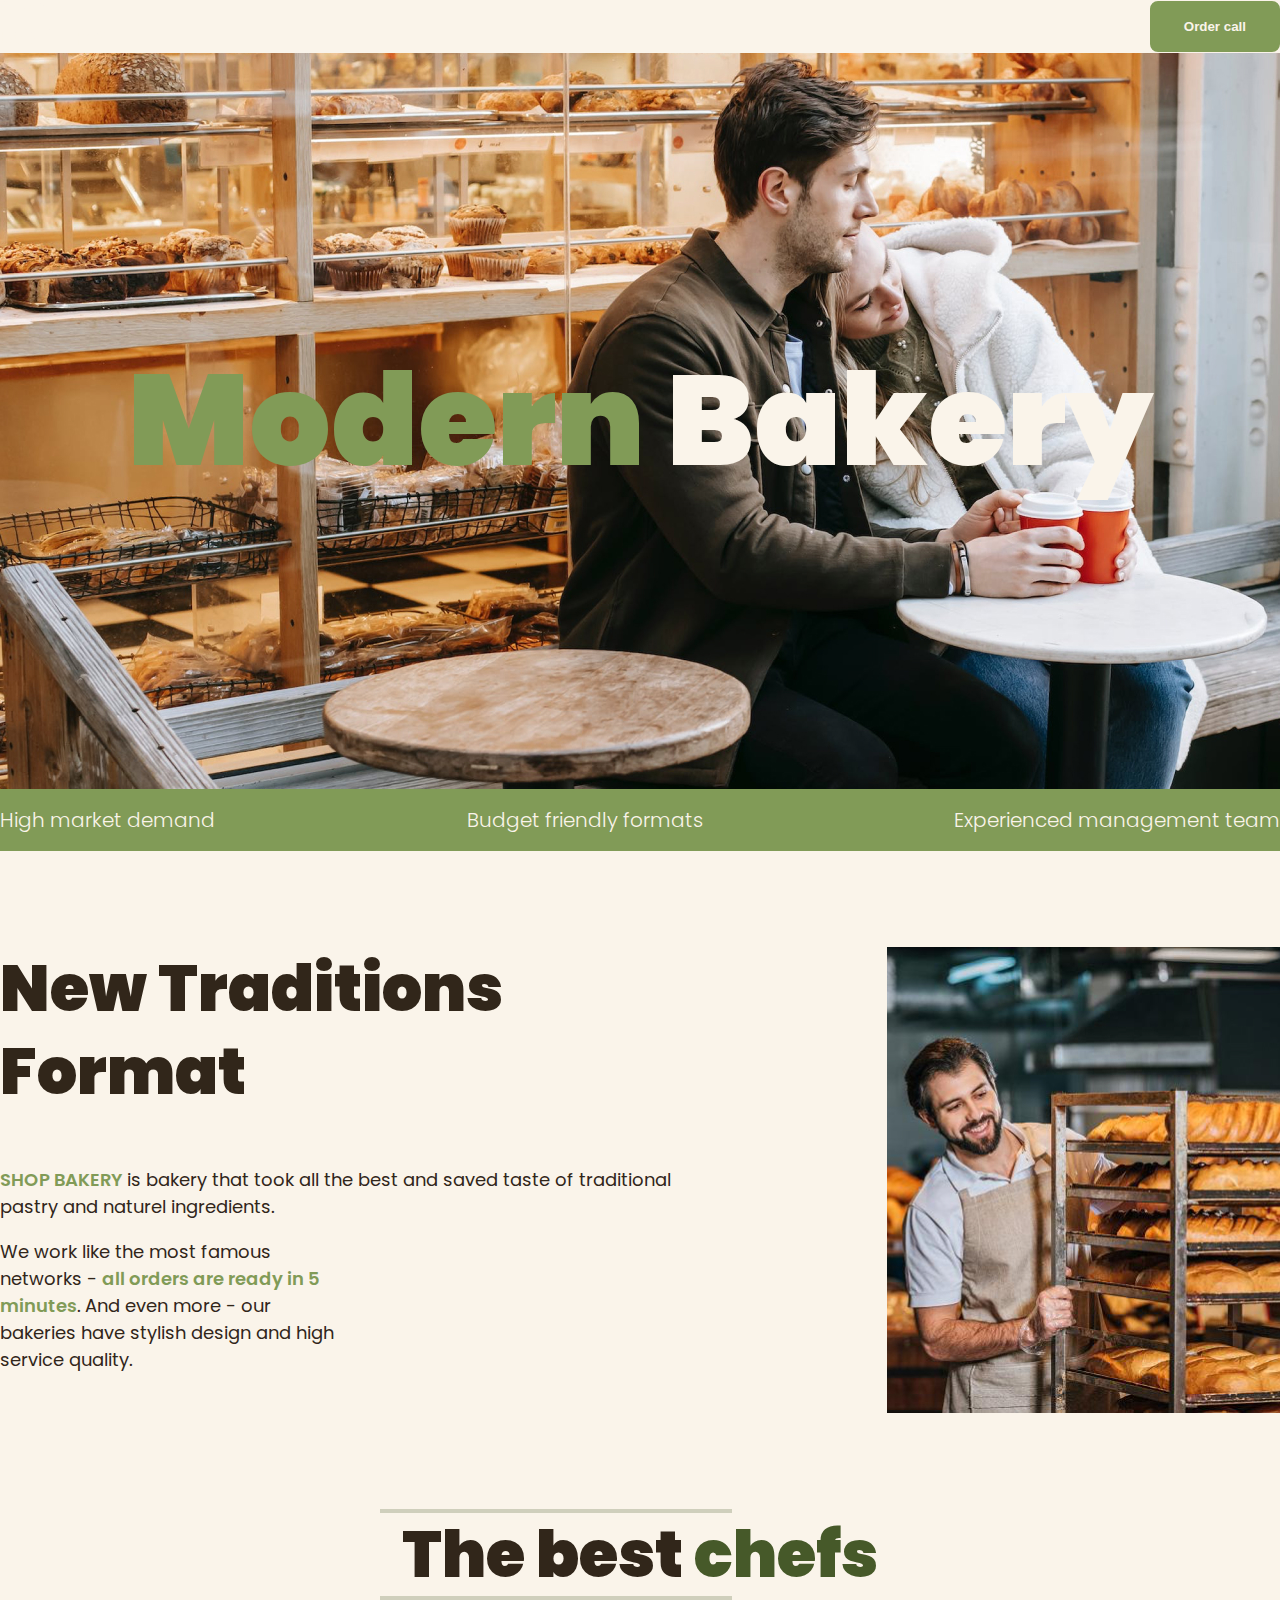
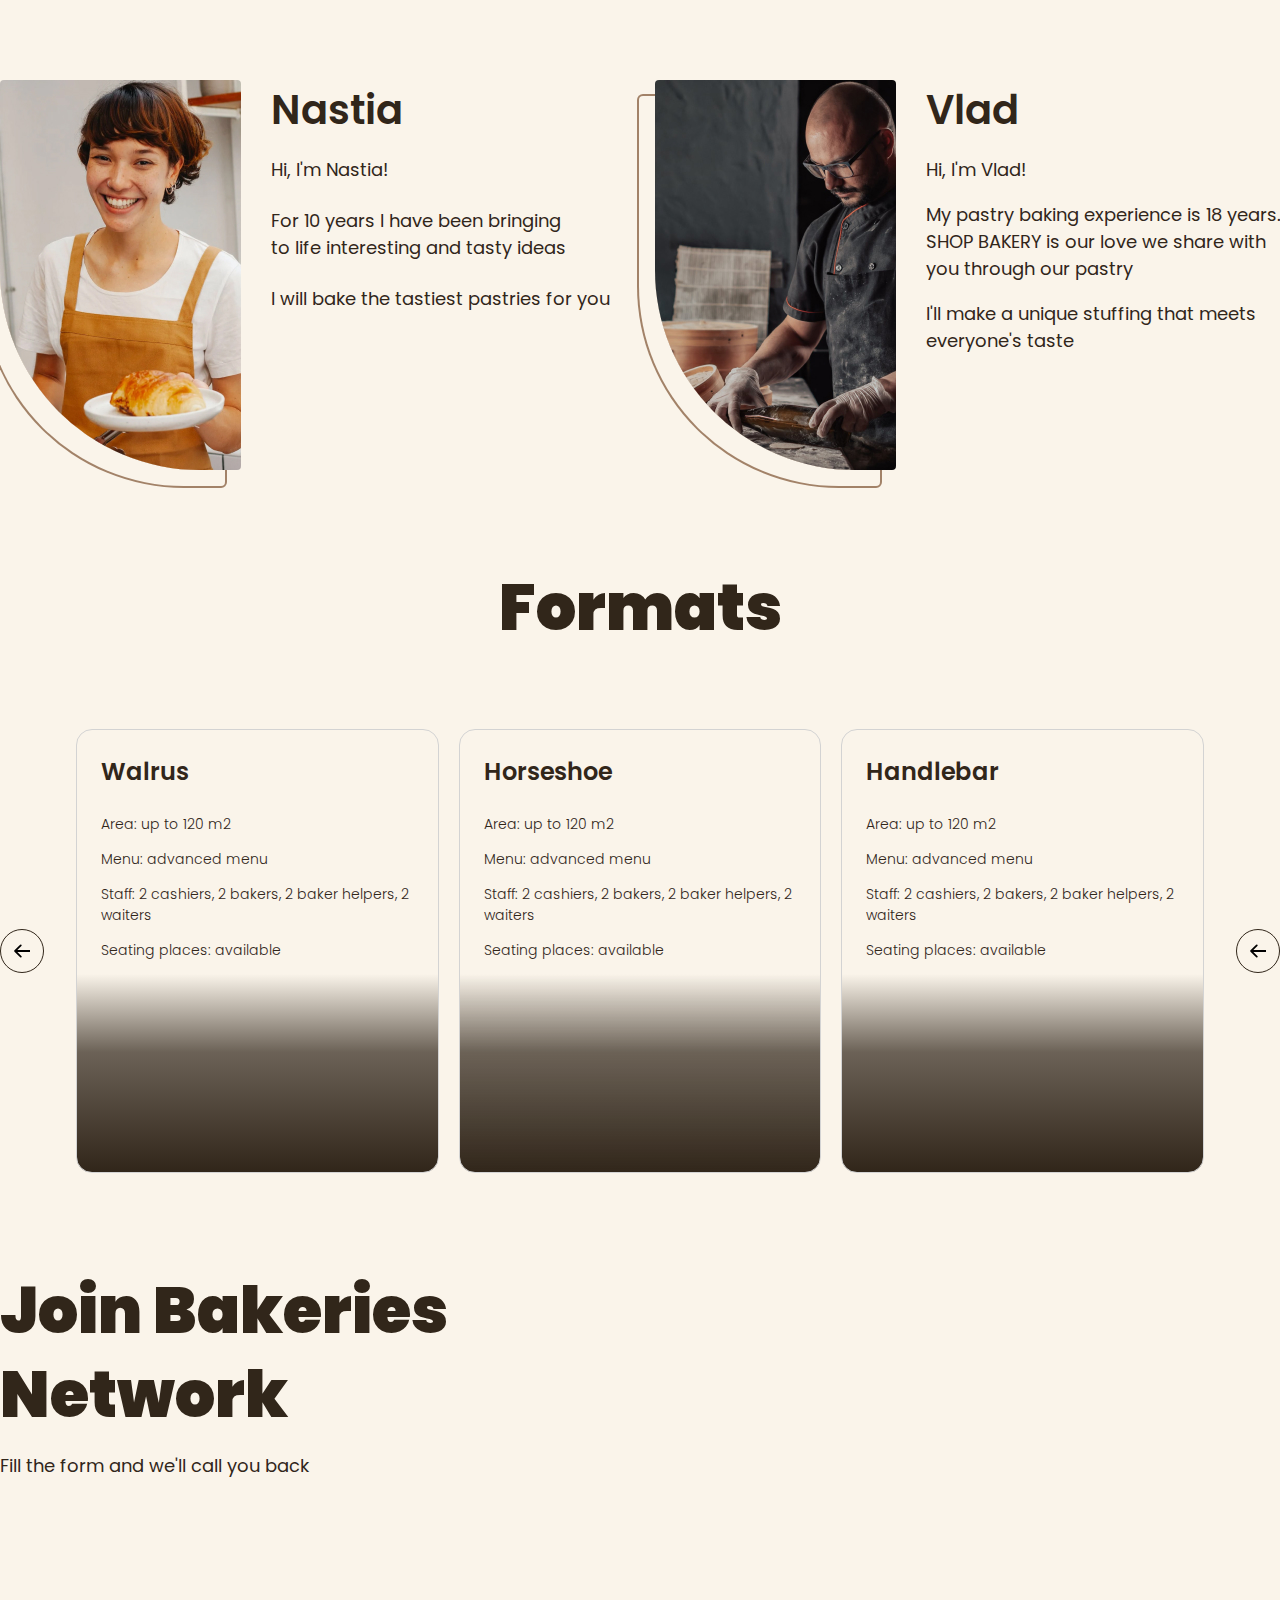
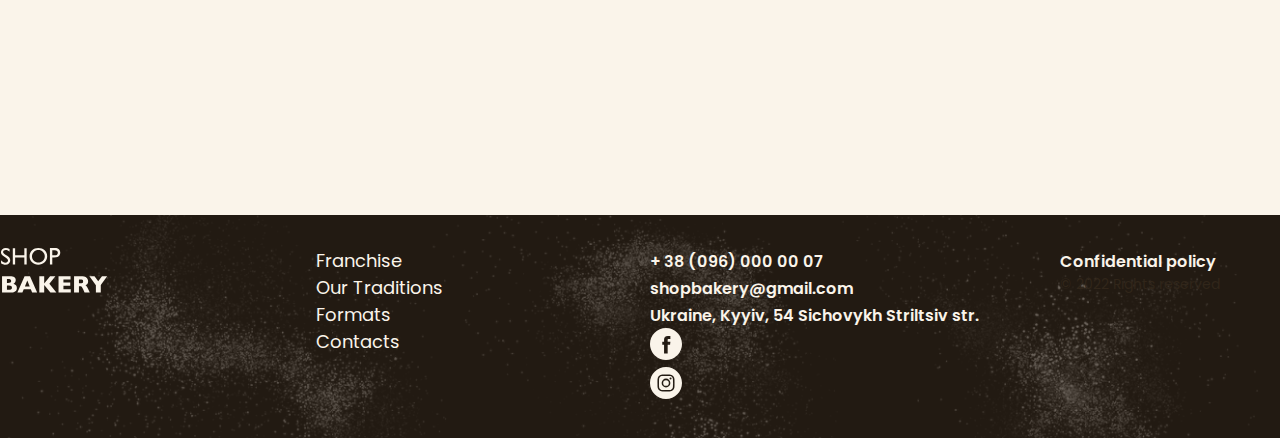
==== commit 65a8e852: "Module 11" ====
--- a/index.html
+++ b/index.html
@@ -88,12 +88,14 @@
               <img class="chef-photo" src="./images/nastya-chef.jpg" alt="Nastia chef">
               <div>
                 <h3 class="chef-title">Nastia</h3>
-                <p class="chef-text">Hi, I'm Nastia!</p>
-                <p class="chef-text">
-                  For 10 years I have been bringing <br> to life interesting and tasty
-                  ideas
-                </p>
-                <p class="chef-text">I will bake the tastiest pastries for you</p>
+                <div class="chef-text">
+                  <p>Hi, I'm Nastia!</p>
+                  <p>
+                    For 10 years I have been bringing <br> to life interesting and tasty
+                    ideas
+                  </p>
+                  <p>I will bake the tastiest pastries for you</p>
+                </div>
               </div>
             </article>
           </li>
@@ -117,108 +119,122 @@
     <section class="section" id="formats section">
       <div class="container">
         <h2 class="formats-title section-title centered">Formats</h2>
-        <button class="carousel-button" type="button">
-          <svg width="16" height="16">
-            <use href="./images/icons.svg#icon-arrow"></use>
-          </svg>
-        </button>
-        <ul class="formats-list">
-          <li class="formats-item">
-            <article class="format-card">
-              <h3 class="format-title">Walrus</h3>
-              <div class="format-text">
-                <p>Area: up to 120 m2</p>
-                <p>Menu: advanced menu</p>
-                <p>Staff: 2 cashiers, 2 bakers, 2 baker helpers, 2 waiters</p>
-                <p>Seating places: available</p>
-              </div>
-            </article>
-          </li>
-          <li class="formats-item">
-            <article class="format-card">
-              <h3 class="format-title">Horseshoe</h3>
-              <div class="format-text">
-                <p>Area: up to 120 m2</p>
-                <p>Menu: advanced menu</p>
-                <p>Staff: 2 cashiers, 2 bakers, 2 baker helpers, 2 waiters</p>
-                <p>Seating places: available</p>
-              </div>
-            </article>
-          </li>
-          <li class="formats-item">
-            <article class="format-card">
-              <h3 class="format-title">Handlebar</h3>
-              <div class="format-text">
-                <p>Area: up to 120 m2</p>
-                <p>Menu: advanced menu</p>
-                <p>Staff: 2 cashiers, 2 bakers, 2 baker helpers, 2 waiters</p>
-                <p>Seating places: available</p>
-              </div>
-            </article>
-          </li>
-        </ul>
-        <button class="carousel-button" type="button">
-          <svg width="16" height="16">
-            <use href="./images/icons.svg#icon-arrow"></use>
-          </svg>
-        </button>
-      </div>
-    </section>
-    <section class="section" id="contacts section">
-      <div class="container">
-        <h2 class="contact-title section-title">Join Bakeries Network</h2>
-        <p>Fill the form and we'll call you back</p>
-        <iframe
-          src="https://www.google.com/maps/embed?pb=!1m18!1m12!1m3!1d20787.31961526612!2d-123.2996302843094!3d49.363220896587414!2m3!1f0!2f0!3f0!3m2!1i1024!2i768!4f13.1!3m3!1m2!1s0x54866c7465473d15%3A0x86d52edac83c204a!2z0JPQu9C10L3QuNCz0LvRgSDQk9C-0LvRhCDQmtC-0YDRgSAmINCa0LvQsNCx0YXQsNGD0YEgfCDQl9Cw0L_QsNC0INCS0LDQvdC60YPQstC10YA!5e0!3m2!1sru!2sca!4v1741848365190!5m2!1sru!2sca"
-          width="600" height="450" style="border: 0" allowfullscreen="" loading="lazy"
-          referrerpolicy="no-referrer-when-downgrade"></iframe>
+        <div class="formats-container">
+          <button class="carousel-button" type="button">
+            <svg width="16" height="16">
+              <use href="./images/icons.svg#icon-arrow"></use>
+            </svg>
+          </button>
+          <ul class="formats-list">
+            <li class="formats-item">
+              <article class="format-card">
+                <h3 class="format-title">Walrus</h3>
+                <div class="format-text">
+                  <p>Area: up to 120 m2</p>
+                  <p>Menu: advanced menu</p>
+                  <p>Staff: 2 cashiers, 2 bakers, 2 baker helpers, 2 waiters</p>
+                  <p>Seating places: available</p>
+                </div>
+              </article>
+            </li>
+            <li class="formats-item">
+              <article class="format-card">
+                <h3 class="format-title">Horseshoe</h3>
+                <div class="format-text">
+                  <p>Area: up to 120 m2</p>
+                  <p>Menu: advanced menu</p>
+                  <p>Staff: 2 cashiers, 2 bakers, 2 baker helpers, 2 waiters</p>
+                  <p>Seating places: available</p>
+                </div>
+              </article>
+            </li>
+            <li class="formats-item">
+              <article class="format-card">
+                <h3 class="format-title">Handlebar</h3>
+                <div class="format-text">
+                  <p>Area: up to 120 m2</p>
+                  <p>Menu: advanced menu</p>
+                  <p>Staff: 2 cashiers, 2 bakers, 2 baker helpers, 2 waiters</p>
+                  <p>Seating places: available</p>
+                </div>
+              </article>
+            </li>
+          </ul>
+          <button class="carousel-button" type="button">
+            <svg width="16" height="16">
+              <use href="./images/icons.svg#icon-arrow"></use>
+            </svg>
+          </button>
+        </div>
+      </div>
+    </section>
+    <section class="contact-section section" id="contacts section">
+      <div class="container">
+        <div class="contact-container">
+          <div class="contact-form">
+            <h2 class="contact-title section-title">Join Bakeries Network</h2>
+            <p>Fill the form and we'll call you back</p>
+          </div>
+          <iframe class="contact-map"
+            src="https://www.google.com/maps/embed?pb=!1m18!1m12!1m3!1d20787.31961526612!2d-123.2996302843094!3d49.363220896587414!2m3!1f0!2f0!3f0!3m2!1i1024!2i768!4f13.1!3m3!1m2!1s0x54866c7465473d15%3A0x86d52edac83c204a!2z0JPQu9C10L3QuNCz0LvRgSDQk9C-0LvRhCDQmtC-0YDRgSAmINCa0LvQsNCx0YXQsNGD0YEgfCDQl9Cw0L_QsNC0INCS0LDQvdC60YPQstC10YA!5e0!3m2!1sru!2sca!4v1741848365190!5m2!1sru!2sca"
+            width="600" height="450" style="border: 0" allowfullscreen="" loading="lazy"
+            referrerpolicy="no-referrer-when-downgrade"></iframe>
+        </div>
       </div>
     </section>
   </main>
   <footer class="footer">
     <div class="container">
-      <nav>
-        <a href="#">
-        </a>
-        <ul>
-          <li\>
-            <a class="link" href="#" target="_blank">Franchise</a>
-            </li>
-            <li><a class="link" href="#">Our Traditions</a></li>
-            <li><a class="link" href="#">Formats</a></li>
-            <li><a class="link" href="#">Contacts</a></li>
-        </ul>
-      </nav>
-      <address>
-        <ul>
-          <link>
-          <a class="address-link" href="tel:+380960000007">+ 38 (096) 000 00 07</a>
-          </li>
-          <li>
-            <a class="address-link" href="mailto:shopbakery@gmail.com">shopbakery@gmail.com</a>
-          </li>
-          <li>
-            <a class="address-link" href="https://maps.app.goo.gl/oyA7hkqCfvaERaBw5" target="_blank">Ukraine, Kyyiv, 54
-              Sichovykh Striltsiv str.</a>
-          </li>
-          <li>
+      <div class="footer-container">
+        <nav class="footer-nav">
+          <div class="footer-logo">
             <a href="#">
-              <svg class="address-icon" width="32" height="32">
-                <use href="./images/icons.svg#icon-facebook"></use>
-              </svg>
+              <img src="./images/logo.svg" alt="Modern bakery logo">
             </a>
-          </li>
-          <li>
-            <a href="#">
-              <svg class="address-icon" width="32" height="32">
-                <use href="./images/icons.svg#icon-instagram"></use>
-              </svg>
-            </a>
-          </li>
-        </ul>
-        <a class="address-link" href="#" target="_blank">Confidential policy</a>
-        <p class="address-copyright">&copy;2022 Rights reserved</p>
-      </address>
+          </div>
+          <ul class="footer-menu">
+            <li\>
+              <a class="link" href="#" target="_blank">Franchise</a>
+              </li>
+              <li><a class="link" href="#">Our Traditions</a></li>
+              <li><a class="link" href="#">Formats</a></li>
+              <li><a class="link" href="#">Contacts</a></li>
+          </ul>
+        </nav>
+        <address class="footer-address">
+          <ul class="address-list">
+            <link>
+            <a class="address-link" href="tel:+380960000007">+ 38 (096) 000 00 07</a>
+            </li>
+            <li>
+              <a class="address-link" href="mailto:shopbakery@gmail.com">shopbakery@gmail.com</a>
+            </li>
+            <li>
+              <a class="address-link" href="https://maps.app.goo.gl/oyA7hkqCfvaERaBw5" target="_blank">Ukraine, Kyyiv,
+                54
+                Sichovykh Striltsiv str.</a>
+            </li>
+            <li>
+              <a href="#">
+                <svg class="address-icon" width="32" height="32">
+                  <use href="./images/icons.svg#icon-facebook"></use>
+                </svg>
+              </a>
+            </li>
+            <li>
+              <a href="#">
+                <svg class="address-icon" width="32" height="32">
+                  <use href="./images/icons.svg#icon-instagram"></use>
+                </svg>
+              </a>
+            </li>
+          </ul>
+          <div class="address-info">
+            <a class="address-link" href="#" target="_blank">Confidential policy</a>
+            <p class="address-copyright">&copy; 2022 Rights reserved</p>
+          </div>
+        </address>
+      </div>
     </div>
   </footer>
 </body>
--- a/css/style.css
+++ b/css/style.css
@@ -40,7 +40,9 @@
 }
 
 /* Base */
-* {
+*,
+*::after,
+*::before {
   box-sizing: border-box;
 }
 
@@ -64,6 +66,10 @@
   margin-top: 0;
 }
 
+a {
+  display: inline-block;
+}
+
 address {
   font-style: normal;
 }
@@ -240,6 +246,14 @@
   font-weight: 600;
 }
 
+.chef-text p {
+  margin-bottom: 24px;
+}
+
+.chef-text p:last-child {
+  margin-bottom: 0;
+}
+
 .chefs-title::before,
 .chefs-title::after {
   display: block;
@@ -250,7 +264,8 @@
 
 .chefs-list {
   display: flex;
-  gap: 30px;
+  gap: 40px 30px;
+  flex-wrap: wrap;
 }
 
 .chefs-item {
@@ -274,6 +289,12 @@
 }
 
 /* Formats section */
+.formats-container {
+  display: flex;
+  gap: 32px;
+  align-items: center;
+}
+
 .formats-list {
   display: flex;
   gap: 20px;
@@ -316,6 +337,7 @@
   display: flex;
   align-items: center;
   justify-content: center;
+  flex-shrink: 0;
   width: 44px;
   height: 44px;
   background-color: transparent;
@@ -330,11 +352,50 @@
 }
 
 /* Contact section */
+.contact-section {
+  padding-bottom: 96px;
+}
+
+.contact-container {
+  display: flex;
+  gap: 32px;
+}
 .contact-title {
   margin-bottom: 16px;
 }
 
+.contact-map {
+  flex-shrink: 0;
+  border-radius: 16px;
+  border: none;
+}
+
 /* Footer */
+.footer {
+  padding: 32px 0;
+}
+.footer-container {
+  display: flex;
+  gap: 20px;
+}
+
+.footer-nav,
+.footer-address {
+  display: flex;
+  flex-basis: 50%;
+  gap: 20px;
+}
+
+.footer-logo,
+.footer-menu {
+  flex-grow: 1;
+}
+
+.address-list,
+.address-info {
+  flex-grow: 1;
+}
+
 .address-link {
   color: var(--color-primary-light);
   font-size: 16px;
